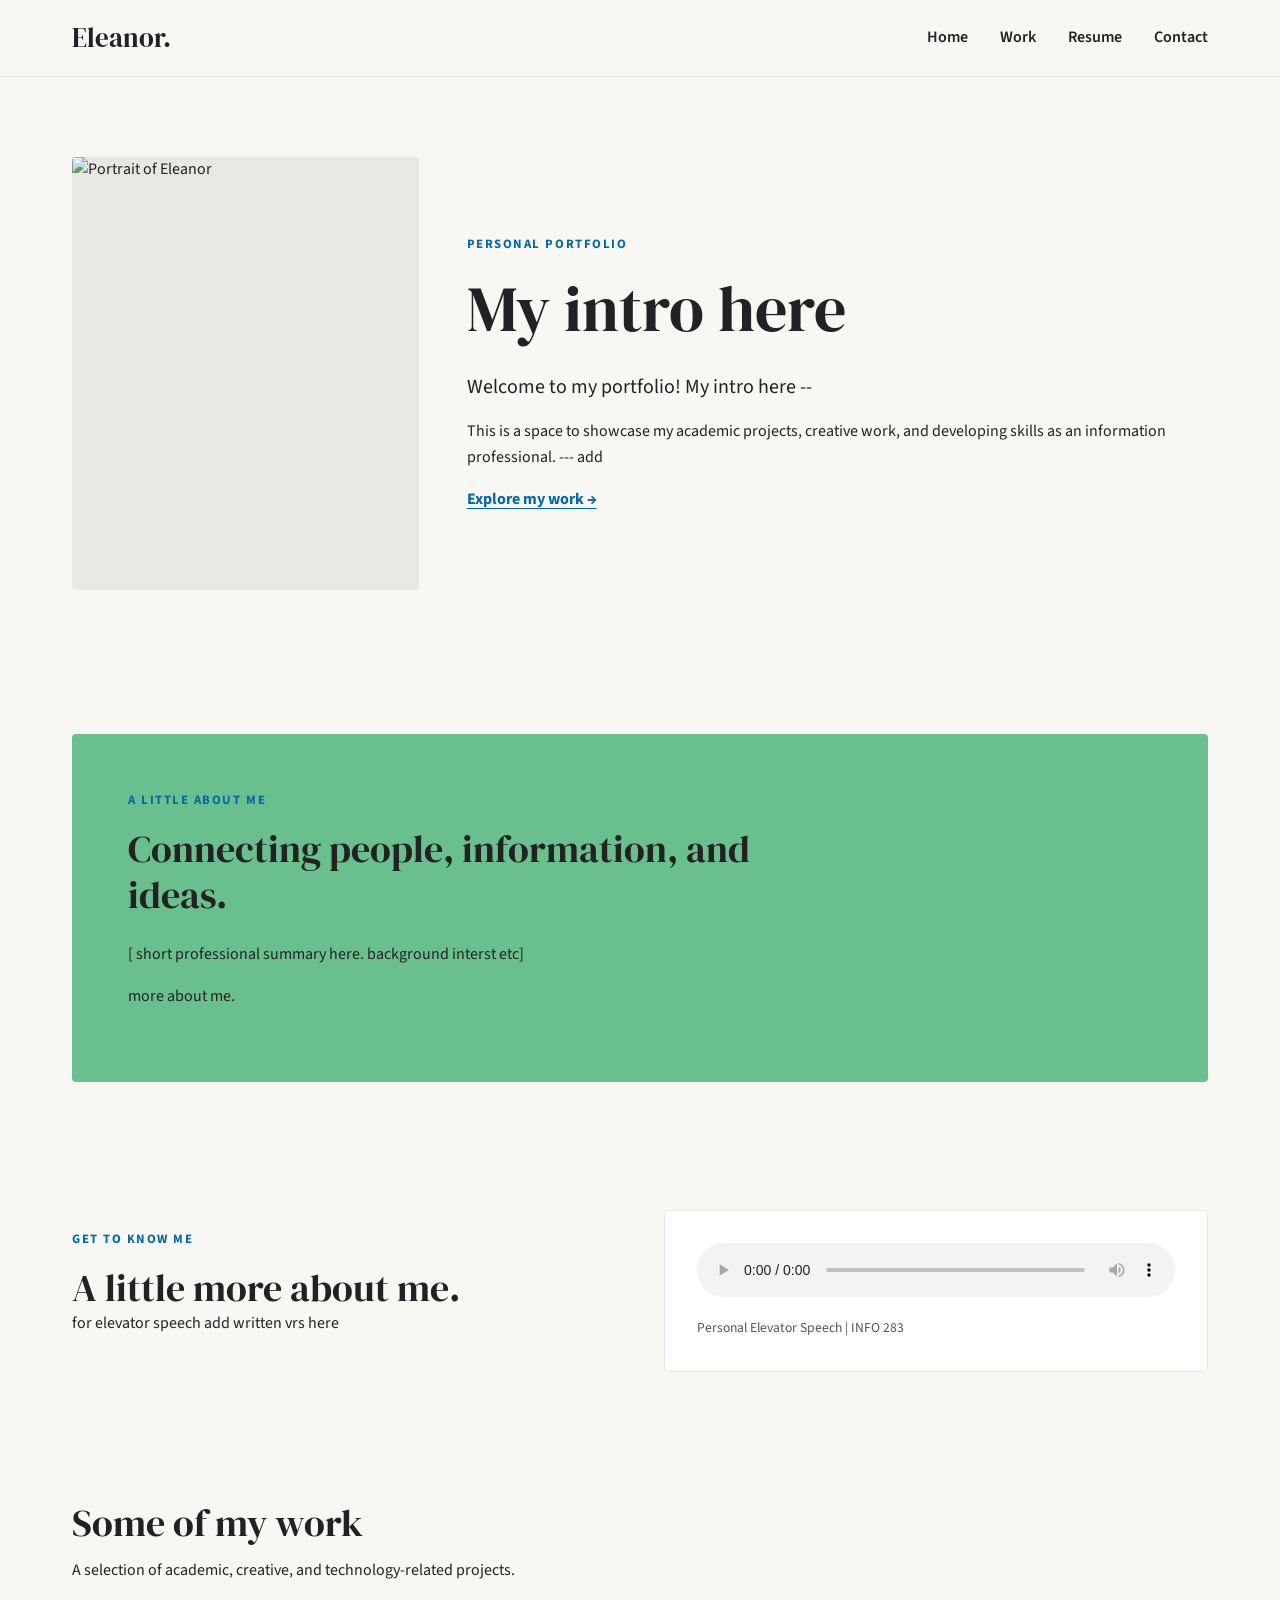
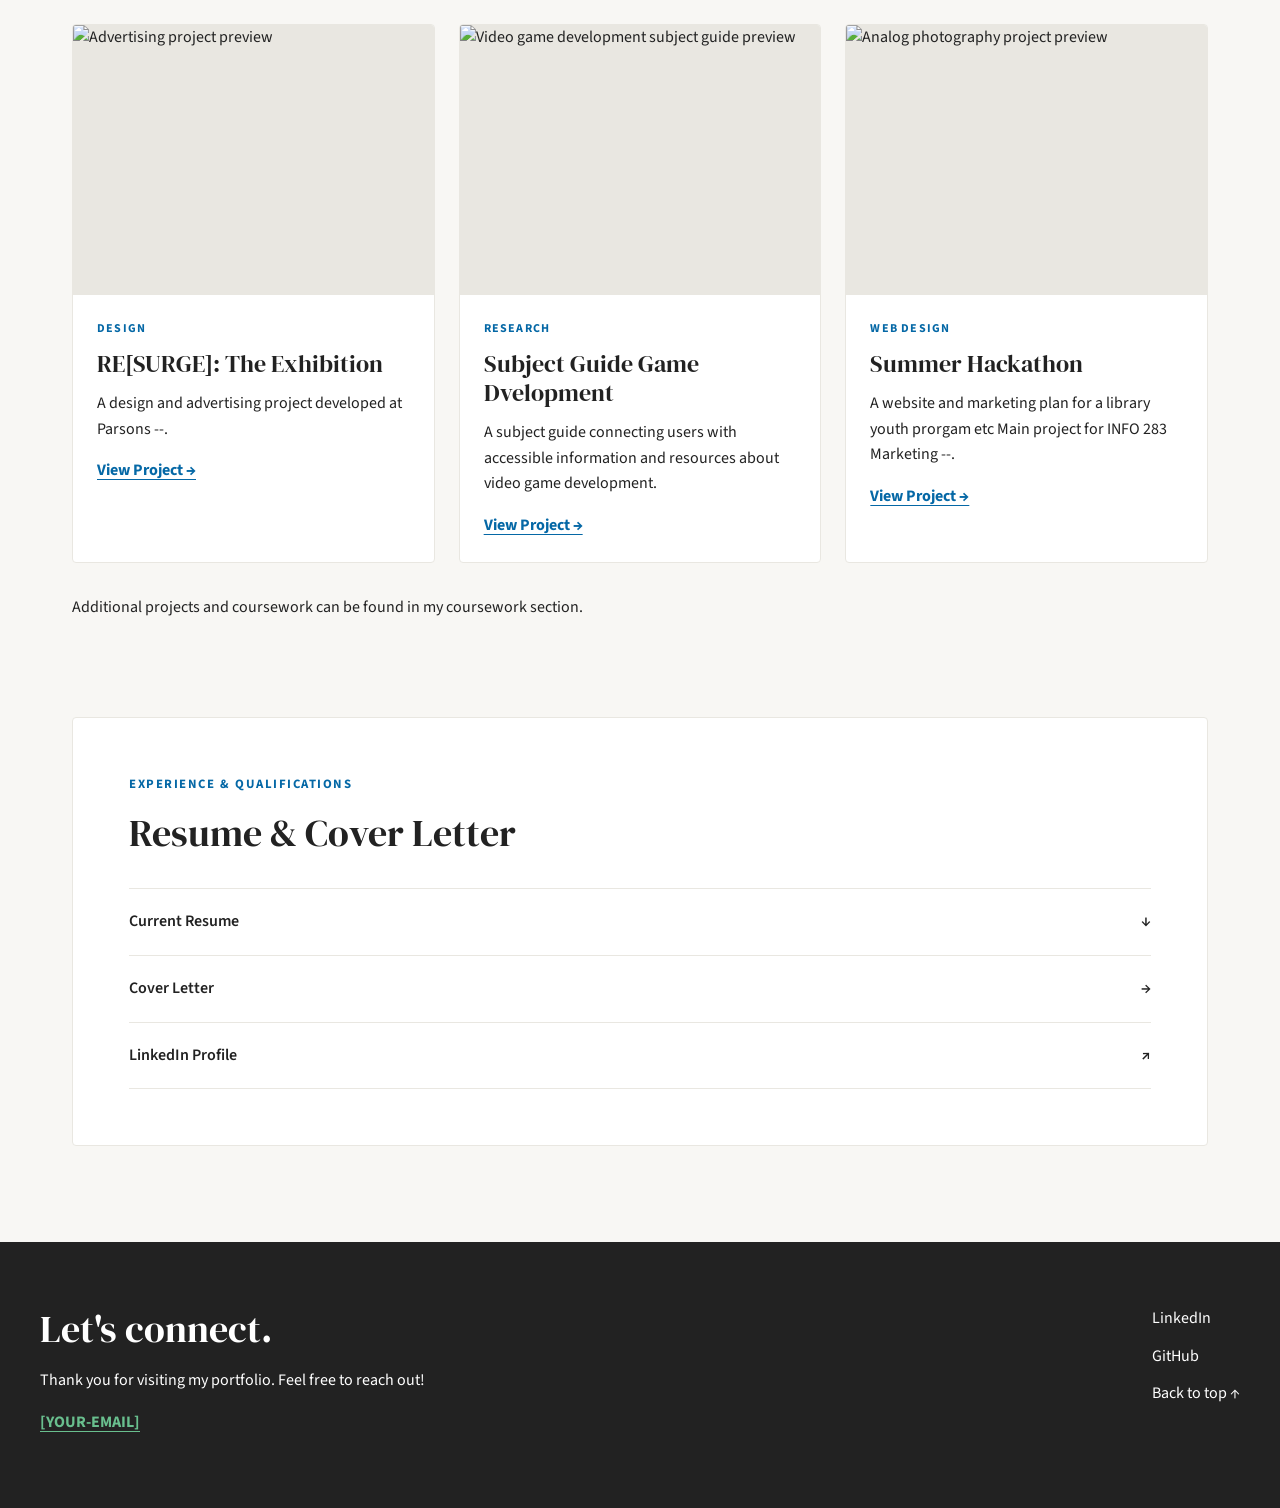
==== index.html @ 2dd91478 "Update index.html" ====
<!DOCTYPE html>
<html lang="en">
<head>
    <meta charset="UTF-8">
    <meta name="viewport" content="width=device-width, initial-scale=1.0">

    <meta name="description" content="Eleanor's personal and professional portfolio.">
    <title>Eleanor | Portfolio</title>

    <link rel="stylesheet" href="index.css">

    <link rel="preconnect" href="https://fonts.googleapis.com">
    <link rel="preconnect" href="https://fonts.gstatic.com" crossorigin>

    <link href="https://fonts.googleapis.com/css2?family=DM+Serif+Display&family=Source+Sans+3:wght@400;500;600;700&display=swap"
          rel="stylesheet">
</head>

<body>

    <!-- Navigation -->
    <header class="site-header">
        <nav class="navbar" aria-label="Main navigation">

            <a class="site-name" href="#home">Eleanor.</a>

            <ul class="nav-links">
                <li><a href="index.html">Home</a></li>
                <li><a href="work.html">Work</a></li>
                <li><a href="resume.html">Resume</a></li>
                <li><a href="contact.html">Contact</a></li>
            </ul>

        </nav>
    </header>


    <main id="home">

        <!-- Intro -->
        <section class="hero">

            <div class="hero-image">
                <!-- My pic or something -->
                <img src="images/eleanor.jpg"
                     alt="Portrait of Eleanor">
            </div>

            <div class="hero-content">

                <p class="eyebrow">PERSONAL PORTFOLIO</p>

                <h1>My intro here</h1>

                <p class="hero-description">
                    Welcome to my portfolio! My intro here --
                </p>

                <p>
                    This is a space to showcase my academic projects,
                    creative work, and developing skills as an
                    information professional. --- add
                </p>

                <a class="text-link" href="#work">
                    Explore my work &rarr;
                </a>

            </div>

        </section>


        <!-- Professional Summary -->
        <section class="summary">

            <p class="eyebrow">A LITTLE ABOUT ME</p>

            <h2>Connecting people, information, and ideas.</h2>

            <p>
                [ short professional summary here. background interst etc]
            </p>

            <p>
                more about me.
            </p>

        </section>


        <!-- Personal Elevator Speech -->
        <section class="elevator-speech">

            <div class="speech-text">
                <p class="eyebrow">GET TO KNOW ME</p>
                <h2>A little more about me.</h2>

                <p>
                    for elevator speech add written vrs here
                </p>
            </div>

            <div class="audio-player">

                <!-- Replace with your personal elevator speech -->
                <audio controls>
                    <source src="media/personal-elevator-speech.mp3"
                            type="audio/mpeg">
                    Your browser does not support audio playback.
                </audio>

                <p class="small-text">
                    Personal Elevator Speech | INFO 283
                </p>

            </div>

        </section>


        <!-- Best work -->
        <section class="work-section" id="work">

            <div class="section-heading">
            <!--    <p class="eyebrow">SELECTED WORK</p> -->
                <h2>Some of my work</h2>
                <p>
                    A selection of academic, creative, and
                    technology-related projects.
                </p>
            </div>


            <div class="project-grid">

                <!-- Project 1 -->
                <article class="project-card">

                    <img src="images/advertising-project.jpg"
                         alt="Advertising project preview">

                    <div class="project-content">

                        <p class="project-category">DESIGN</p>

                        <h3>RE[SURGE]: The Exhibition</h3>

                        <p>
                            A design and advertising project
                            developed at Parsons --.
                        </p>

                        <a href="projects/advertising.html"
                           class="text-link">
                            View Project &rarr;
                        </a>

                    </div>

                </article>


                <!-- Project 2 -->
                <article class="project-card">

                    <img src="images/subject-guide.jpg"
                         alt="Video game development subject guide preview">

                    <div class="project-content">

                        <p class="project-category">RESEARCH</p>

                        <h3>Subject Guide Game Dvelopment</h3>

                        <p>
                            A subject guide connecting users with
                            accessible information and resources about video
                            game development.
                        </p>

                        <a href="projects/subject-guide.html"
                           class="text-link">
                            View Project &rarr;
                        </a>

                    </div>

                </article>


                <!-- Project 3 -->
                <article class="project-card">

                    <img src="images/photography.jpg"
                         alt="Analog photography project preview">

                    <div class="project-content">

                        <p class="project-category">WEB DESIGN</p>

                        <h3>Summer Hackathon</h3>

                        <p>
                            A website and marketing plan for a library youth prorgam 
                            etc Main project for INFO 283 Marketing --.
                        </p>

                        <a href="projects/photography.html"
                           class="text-link">
                            View Project &rarr;
                        </a>

                    </div>

                </article>

            </div>

            <p class="additional-work">
                Additional projects and coursework can be found
                in my <a href="#coursework">coursework section</a>.
            </p>

        </section>


        <!-- INFO 283 Coursework 
        <section class="coursework" id="coursework">

            <div class="section-heading">
                <p class="eyebrow">INFO 283</p>
                <h2>Library Marketing Coursework</h2>

                <p>
                    Selected materials developed as part of my
                    library marketing coursework.
                </p>
            </div>


            <div class="coursework-grid">

                <article class="course-item">
                    <h3>Press Release</h3>

                    <p>
                        A press release developed for a library
                        marketing assignment.
                    </p>

                    <a href="documents/press-release.pdf"
                       class="text-link">
                        View Press Release &rarr;
                    </a>
                </article>


                <article class="course-item">
                    <h3>Organizational Elevator Speech</h3>

                    <p>
                        A recorded elevator speech introducing
                        and promoting an organization.
                    </p>

                    <a href="media/organizational-elevator-speech.mp4"
                       class="text-link">
                        Watch Recording &rarr;
                    </a>
                </article>


                <article class="course-item">
                    <h3>Pinterest Boards</h3>

                    <p>
                        A collection of visual research and
                        inspiration organized by course topic.
                    </p>

                    <a href="[YOUR-PINTEREST-URL]"
                       class="text-link">
                        Explore Pinterest &rarr;
                    </a>
                </article>


                <article class="course-item upcoming">

                    <p class="project-category">COMING SOON</p>

                    <h3>Team Marketing Project</h3>

                    <p>
                        Team project materials and marketing
                        presentation will be added at the end
                        of the semester.
                    </p> 

                </article> 

            </div>

        </section> -->


        <!-- Resume and Cover Letter -->
        <section class="resume-section" id="resume">

            <p class="eyebrow">EXPERIENCE & QUALIFICATIONS</p>

            <h2>Resume & Cover Letter</h2>

            <div class="document-links">

                <a href="documents/eleanor-resume.pdf"
                   class="document-link"
                   target="_blank">
                    <span>Current Resume</span>
                    <span>&darr;</span>
                </a>

                <a href="documents/cover-letter.pdf"
                   class="document-link"
                   target="_blank">
                    <span> Cover Letter</span>
                    <span>&rarr;</span>
                </a>

                <a href="[YOUR-LINKEDIN-URL]"
                   class="document-link"
                   target="_blank"
                   rel="noopener noreferrer">
                    <span>LinkedIn Profile</span>
                    <span>&nearr;</span>
                </a>

            </div>

        </section>


    </main>


    <!-- Footer / Contact -->
    <footer id="contact">

        <div class="footer-content">

            <div>
                <h2>Let's connect.</h2>

                <p>
                    Thank you for visiting my portfolio.
                    Feel free to reach out!
                </p>

                <a href="mailto:[YOUR-EMAIL]"
                   class="text-link">
                    [YOUR-EMAIL]
                </a>
            </div>


            <div class="footer-links">

                <a href="[YOUR-LINKEDIN-URL]"
                   target="_blank"
                   rel="noopener noreferrer">
                    LinkedIn
                </a>

                <a href="[YOUR-GITHUB-URL]"
                   target="_blank"
                   rel="noopener noreferrer">
                    GitHub
                </a>

                <a href="#home">
                    Back to top &uarr;
                </a>

            </div>

        </div>


    </footer>

</body>
</html>
---- index.css ----
:root {
    --background: #F8F7F4;
    --text: #222222;
    --blue: #0568A6;
    --green: #69BF8E;
    --coral: #F24C3D;
    --white: #FFFFFF;
    --light-gray: #E9E7E1;

    --heading-font: 'DM Serif Display', serif;
    --body-font: 'Source Sans 3', sans-serif;
}

* {
    box-sizing: border-box;
    margin: 0;
    padding: 0;
}

html {
    scroll-behavior: smooth;
    scroll-padding-top: 90px;
}

body {
    background: var(--background);
    color: var(--text);
    font-family: var(--body-font);
    line-height: 1.6;
}

img {
    display: block;
    width: 100%;
    height: auto;
}

a {
    color: inherit;
    text-decoration: none;
}

h1, h2, h3 {
    font-family: var(--heading-font);
    font-weight: 400;
    line-height: 1.2;
}

h1 {
    font-size: clamp(2.5rem, 5vw, 4.5rem);
}

h2 {
    font-size: clamp(2rem, 3vw, 3rem);
}

h3 {
    font-size: 1.5rem;
}

p {
    margin-bottom: 1rem;
}


/* nav */

.site-header {
    position: sticky;
    top: 0;
    z-index: 100;
    background: var(--background);
    border-bottom: 1px solid var(--light-gray);
}

.navbar {
    max-width: 1200px;
    margin: 0 auto;
    padding: 1rem 2rem;

    display: flex;
    justify-content: space-between;
    align-items: center;
}

.site-name {
    font-family: var(--heading-font);
    font-size: 1.7rem;
}

.nav-links {
    display: flex;
    align-items: center;
    gap: 2rem;
    list-style: none;
}

.nav-links a {
    font-weight: 600;
    transition: color 0.2s ease;
}

.nav-links a:hover {
    color: var(--blue);
}


/* main grid */

main {
    max-width: 1200px;
    margin: 0 auto;
    padding: 0 2rem;
}

section {
    margin-bottom: 6rem;
}


/* intro */

.hero {
    display: grid;
    grid-template-columns: repeat(3, 1fr);
    gap: 3rem;
    align-items: center;

    padding: 5rem 0 3rem;
}

.hero-image {
    grid-column: span 1;
}

.hero-image img {
    width: 100%;
    aspect-ratio: 4 / 5;
    object-fit: cover;
    border-radius: 4px;
    background: var(--light-gray);
}

.hero-content {
    grid-column: span 2;
}

.hero-description {
    font-size: 1.25rem;
    margin-top: 1.5rem;
}

.eyebrow {
    color: var(--blue);
    font-size: 0.8rem;
    font-weight: 700;
    letter-spacing: 0.12em;
    margin-bottom: 1rem;
}


/* professional sum */

.summary {
    grid-column: 1 / -1;
    padding: 3.5rem;
    background: var(--green);
    border-radius: 4px;
}

.summary h2 {
    max-width: 700px;
    margin-bottom: 1.5rem;
}

.summary p {
    max-width: 750px;
}


/* elevator speech */

.elevator-speech {
    display: grid;
    grid-template-columns: 1fr 1fr;
    gap: 3rem;
    align-items: center;

    padding: 2rem 0;
}

.audio-player {
    padding: 2rem;
    background: var(--white);
    border: 1px solid var(--light-gray);
    border-radius: 4px;
}

.audio-player audio {
    width: 100%;
}

.small-text {
    color: #555555;
    font-size: 0.85rem;
    margin: 0.75rem 0 0;
}


/* best work */

.section-heading {
    margin-bottom: 2.5rem;
}

.section-heading h2 {
    margin-bottom: 0.75rem;
}

.project-grid {
    display: grid;
    grid-template-columns: repeat(3, 1fr);
    gap: 1.5rem;
}

.project-card {
    background: var(--white);
    border: 1px solid var(--light-gray);
    border-radius: 4px;
    overflow: hidden;

    transition: transform 0.2s ease,
                box-shadow 0.2s ease;
}

.project-card:hover {
    transform: translateY(-4px);
    box-shadow: 0 8px 20px rgba(0, 0, 0, 0.07);
}

.project-card img {
    width: 100%;
    aspect-ratio: 4 / 3;
    object-fit: cover;
    background: var(--light-gray);
}

.project-content {
    padding: 1.5rem;
}

.project-category {
    color: var(--blue);
    font-size: 0.75rem;
    font-weight: 700;
    letter-spacing: 0.1em;
    margin-bottom: 0.75rem;
}

.project-content h3 {
    margin-bottom: 0.75rem;
}

.text-link {
    display: inline-block;
    color: var(--blue);
    font-weight: 700;
    text-decoration: underline;
    text-underline-offset: 4px;
}

.text-link:hover {
    color: #034B79;
}

.additional-work {
    margin-top: 2rem;
}


/* maybe use */

.coursework {
    padding: 3rem 0;
}

.coursework-grid {
    display: grid;
    grid-template-columns: repeat(2, 1fr);
    gap: 1.5rem;
}

.course-item {
    padding: 2rem;
    background: var(--white);
    border: 1px solid var(--light-gray);
    border-radius: 4px;
}

.course-item h3 {
    margin-bottom: 0.75rem;
}

.upcoming {
    border: 1px dashed #999999;
    background: transparent;
}


/* resume */

.resume-section {
    padding: 3.5rem;
    background: var(--white);
    border: 1px solid var(--light-gray);
    border-radius: 4px;
}

.resume-section h2 {
    margin-bottom: 1rem;
}

.document-links {
    margin-top: 2rem;
    border-top: 1px solid var(--light-gray);
}

.document-link {
    display: flex;
    justify-content: space-between;
    align-items: center;

    padding: 1.25rem 0;
    border-bottom: 1px solid var(--light-gray);

    font-weight: 600;
    transition: color 0.2s ease;
}

.document-link:hover {
    color: var(--blue);
}


/* footer */

footer {
    background: var(--text);
    color: var(--white);
    padding: 4rem 2rem 1.5rem;
}

.footer-content {
    max-width: 1200px;
    margin: 0 auto 3rem;

    display: flex;
    justify-content: space-between;
    gap: 2rem;
}

.footer-content h2 {
    margin-bottom: 1rem;
}

.footer-links {
    display: flex;
    flex-direction: column;
    gap: 0.75rem;
}

.footer-links a:hover {
    color: var(--green);
}

footer .text-link {
    color: var(--green);
}

.copyright {
    max-width: 1200px;
    margin: 0 auto;
    padding-top: 1.5rem;
    border-top: 1px solid #555555;

    color: #CCCCCC;
    font-size: 0.85rem;
}

.copyright p {
    margin: 0;
}


/* media query */

@media (max-width: 768px) {

    .hero {
        gap: 2rem;
    }

    .project-grid {
        grid-template-columns: repeat(2, 1fr);
    }

    .elevator-speech {
        grid-template-columns: 1fr;
    }

}

@media (max-width: 550px) {

    .navbar {
        flex-direction: column;
        gap: 0.75rem;
        padding: 1rem;
    }

    .nav-links {
        gap: 1.2rem;
        font-size: 0.9rem;
    }

    main {
        padding: 0 1.25rem;
    }

    section {
        margin-bottom: 4rem;
    }

    .hero {
        grid-template-columns: 1fr;
        padding-top: 2.5rem;
        gap: 1.5rem;
    }

    .hero-image {
        max-width: 280px;
    }

    .hero-content {
        grid-column: 1;
    }

    .summary {
        padding: 2rem;
    }

    .project-grid,
    .coursework-grid {
        grid-template-columns: 1fr;
    }

    .resume-section {
        padding: 2rem;
    }

    .footer-content {
        flex-direction: column;
    }

}


/* accessability */

a:focus-visible,
audio:focus-visible {
    outline: 3px solid var(--blue);
    outline-offset: 4px;
}

@media (prefers-reduced-motion: reduce) {

    html {
        scroll-behavior: auto;
    }

    *,
    *::before,
    *::after {
        transition-duration: 0.01ms !important;
    }

}


/* resume page */

.resume-content {
    display: flex;
    flex-direction: column;
    gap: 3rem;

    max-width: 850px;
    margin: 0 auto;
}

.resume-block {
    width: 100%;
}

.resume-block h2 {
    font-size: 1.8rem;
    margin-bottom: 1.5rem;
    padding-bottom: 0.75rem;
    border-bottom: 2px solid var(--green);
}

.resume-entry {
    margin-bottom: 2rem;
}

.resume-entry:last-child {
    margin-bottom: 0;
}

.resume-entry h3 {
    font-size: 1.25rem;
    margin-bottom: 0.25rem;
}

.resume-meta {
    color: #666666;
    font-size: 0.9rem;
    margin-bottom: 0.5rem;
}

.resume-entry p {
    margin-bottom: 0.5rem;
}

.resume-entry ul {
    padding-left: 1.25rem;
    margin-top: 0.75rem;
}

.resume-entry li {
    margin-bottom: 0.5rem;
    padding-left: 0.25rem;
}

/* Skills */

.resume-block p {
    margin-bottom: 1rem;
}

/* Cover Letter */

.cover-letter-link {
    max-width: 850px;
    margin: 5rem auto;
    padding: 3rem;

    background: var(--green);
    border-radius: 4px;
}

.cover-letter-link h2 {
    margin-bottom: 1rem;
}

/* media query for resume */

@media (max-width: 550px) {
    .resume-page {
        padding: 0 1.25rem;
    }

    .resume-content {
        gap: 2.5rem;
    }

    .cover-letter-link {
        padding: 2rem;
        margin: 3rem auto;
    }
}
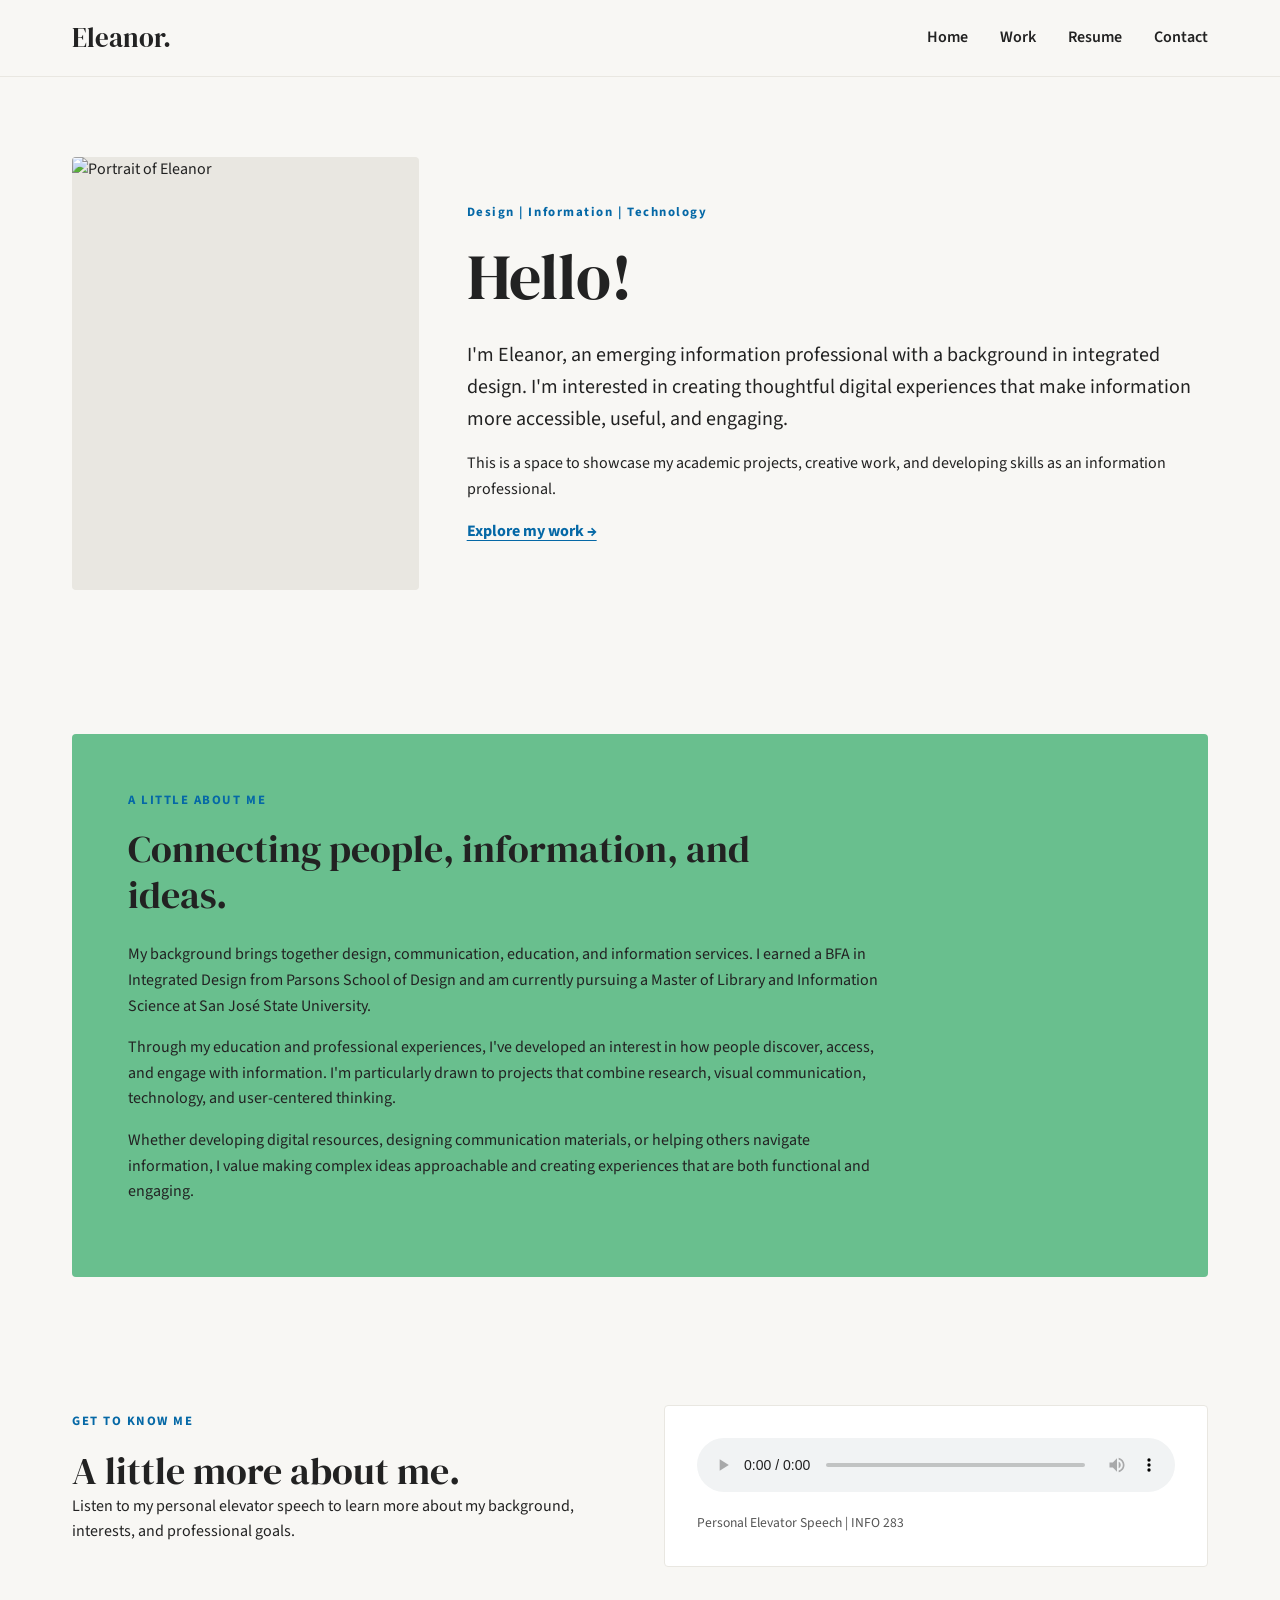
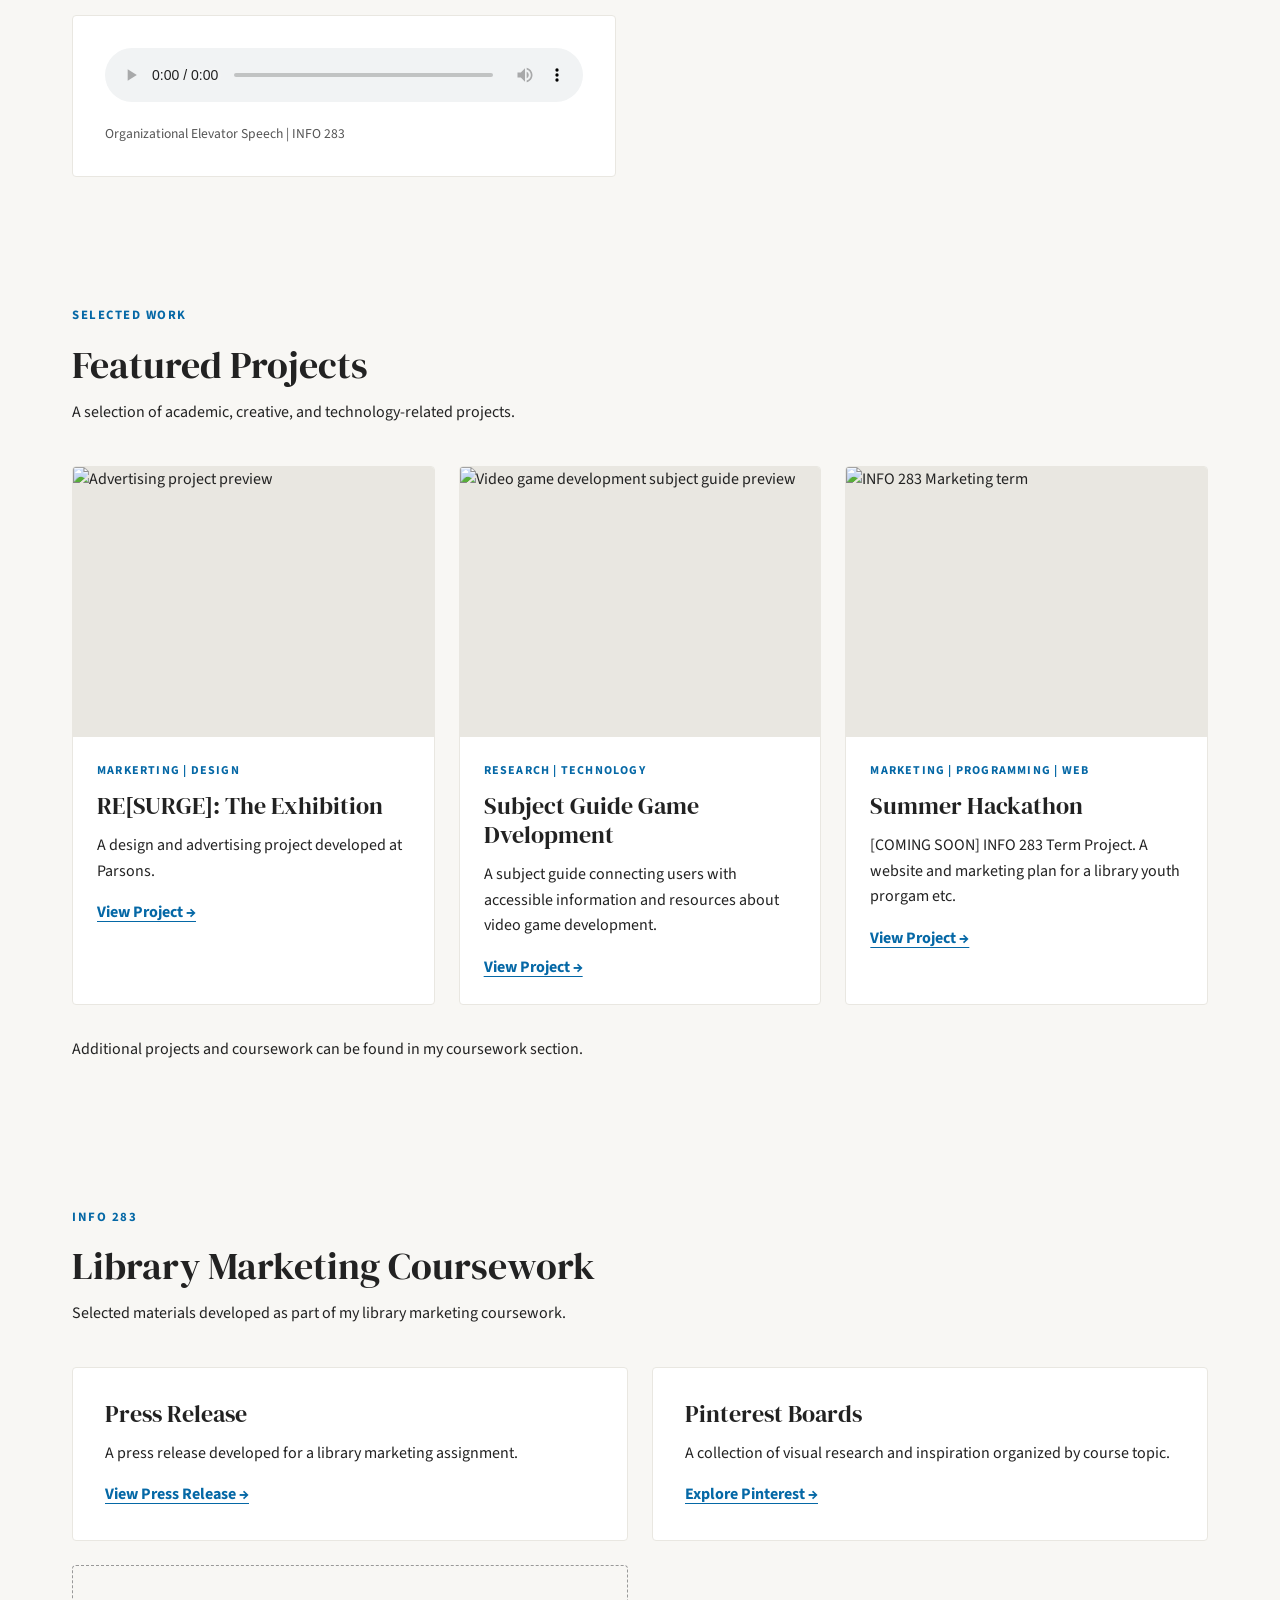
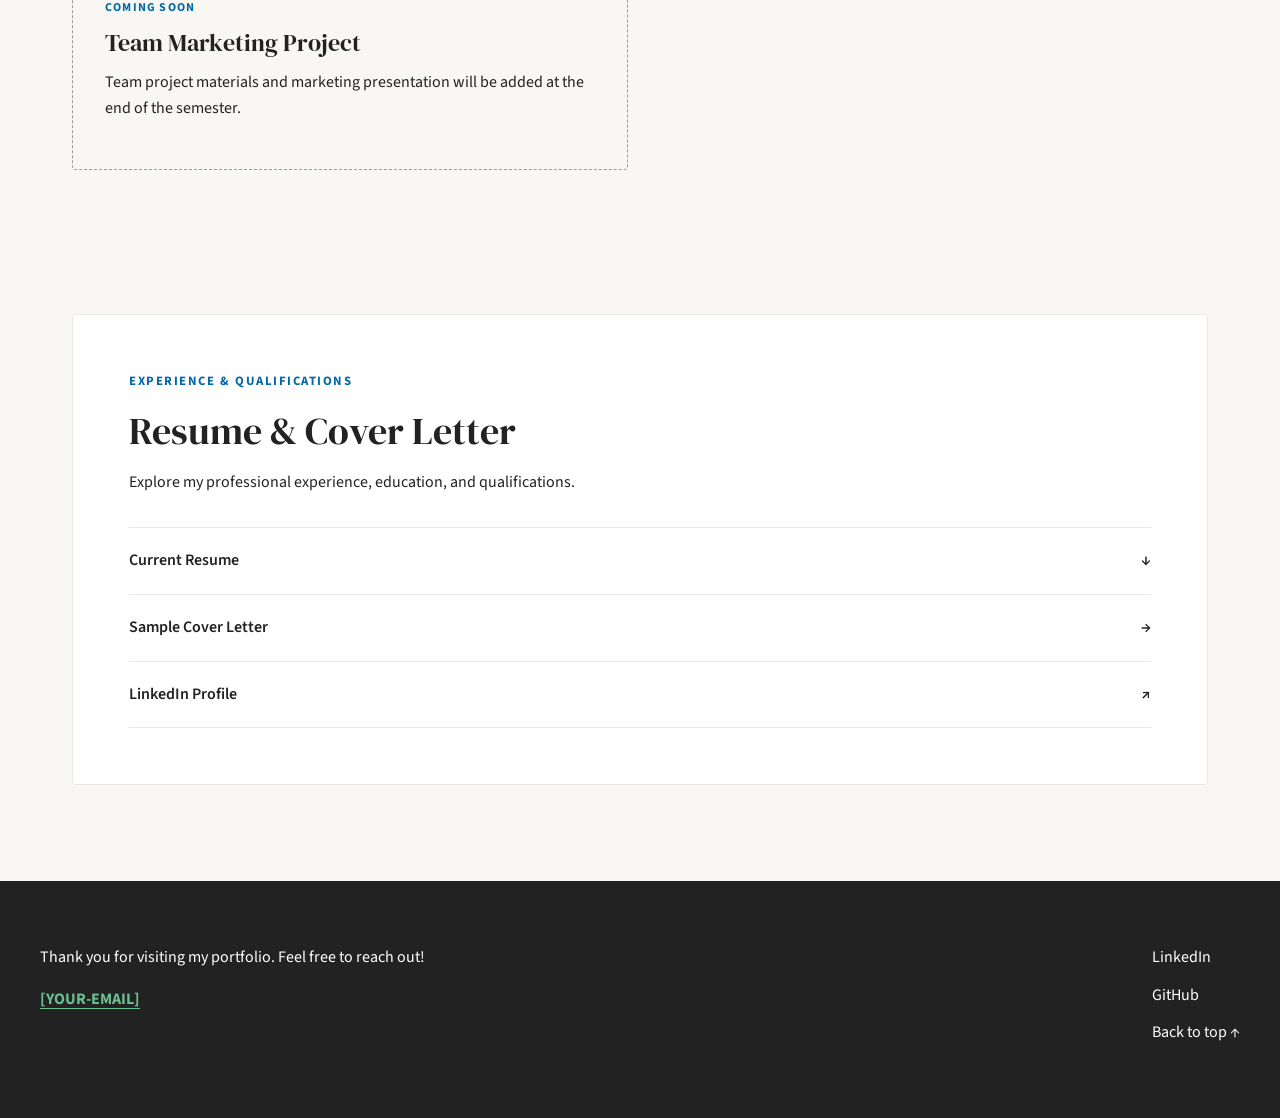
==== commit 73c4591d: "Update index.html" ====
--- a/index.html
+++ b/index.html
@@ -1,393 +1,271 @@
-<!DOCTYPE html>
+<!doctype html>
 <html lang="en">
-<head>
-    <meta charset="UTF-8">
-    <meta name="viewport" content="width=device-width, initial-scale=1.0">
-
-    <meta name="description" content="Eleanor's personal and professional portfolio.">
+  <head>
+    <meta charset="UTF-8" />
+    <meta name="viewport" content="width=device-width, initial-scale=1.0" />
+
+    <meta name="description" content="Eleanor's personal and professional portfolio." />
     <title>Eleanor | Portfolio</title>
 
-    <link rel="stylesheet" href="index.css">
-
-    <link rel="preconnect" href="https://fonts.googleapis.com">
-    <link rel="preconnect" href="https://fonts.gstatic.com" crossorigin>
-
-    <link href="https://fonts.googleapis.com/css2?family=DM+Serif+Display&family=Source+Sans+3:wght@400;500;600;700&display=swap"
-          rel="stylesheet">
-</head>
-
-<body>
-
+    <link rel="stylesheet" href="index.css" />
+
+    <link rel="preconnect" href="https://fonts.googleapis.com" />
+    <link rel="preconnect" href="https://fonts.gstatic.com" crossorigin />
+
+    <link
+      href="https://fonts.googleapis.com/css2?family=DM+Serif+Display&family=Source+Sans+3:wght@400;500;600;700&display=swap"
+      rel="stylesheet"
+    />
+  </head>
+
+  <body>
     <!-- Navigation -->
     <header class="site-header">
-        <nav class="navbar" aria-label="Main navigation">
-
-            <a class="site-name" href="#home">Eleanor.</a>
-
-            <ul class="nav-links">
-                <li><a href="index.html">Home</a></li>
-                <li><a href="work.html">Work</a></li>
-                <li><a href="resume.html">Resume</a></li>
-                <li><a href="contact.html">Contact</a></li>
-            </ul>
-
-        </nav>
+      <nav class="navbar" aria-label="Main navigation">
+        <a class="site-name" href="#home">Eleanor.</a>
+
+        <ul class="nav-links">
+          <li><a href="#home">Home</a></li>
+          <li><a href="#work">Work</a></li>
+          <li><a href="#resume">Resume</a></li>
+          <li><a href="#contact">Contact</a></li>
+        </ul>
+      </nav>
     </header>
 
-
     <main id="home">
-
-        <!-- Intro -->
-        <section class="hero">
-
-            <div class="hero-image">
-                <!-- My pic or something -->
-                <img src="images/eleanor.jpg"
-                     alt="Portrait of Eleanor">
+      <!-- Intro -->
+      <section class="hero">
+        <div class="hero-image">
+          <!-- My pic or something -->
+          <img src="images/eleanor.jpg" alt="Portrait of Eleanor" />
+        </div>
+
+        <div class="hero-content">
+          <p class="eyebrow">Design | Information | Technology</p>
+
+          <h1>Hello!</h1>
+
+          <p class="hero-description">
+            I'm Eleanor, an emerging information professional with a background in integrated design. I'm interested in
+            creating thoughtful digital experiences that make information more accessible, useful, and engaging.
+          </p>
+
+          <p>
+            This is a space to showcase my academic projects, creative work, and developing skills as an information
+            professional.
+          </p>
+
+          <a class="text-link" href="#work"> Explore my work &rarr; </a>
+        </div>
+      </section>
+
+      <!-- Professional Summary -->
+      <section class="summary">
+        <p class="eyebrow">A LITTLE ABOUT ME</p>
+
+        <h2>Connecting people, information, and ideas.</h2>
+
+        <p>
+          My background brings together design, communication, education, and information services. I earned a BFA in
+          Integrated Design from Parsons School of Design and am currently pursuing a Master of Library and Information
+          Science at San José State University.
+        </p>
+        <p>
+          Through my education and professional experiences, I've developed an interest in how people discover, access,
+          and engage with information. I'm particularly drawn to projects that combine research, visual communication,
+          technology, and user-centered thinking.
+        </p>
+        <p>
+          Whether developing digital resources, designing communication materials, or helping others navigate
+          information, I value making complex ideas approachable and creating experiences that are both functional and
+          engaging.
+        </p>
+      </section>
+
+      <!-- Personal Elevator Speech -->
+      <section class="elevator-speech">
+        <div class="speech-text">
+          <p class="eyebrow">GET TO KNOW ME</p>
+          <h2>A little more about me.</h2>
+
+          <p>
+            Listen to my personal elevator speech to learn more about my background, interests, and professional goals.
+          </p>
+        </div>
+
+        <div class="audio-player">
+          <!-- my audio here -->
+          <!-- Hi, I'm Eleanor. I have a background in integrated design from Parsons School of Design, and I'm currently pursuing my Master's in Library and Information Science at San José State University.
+
+          I'm interested in the intersection of design, technology, and information, particularly how we can use these fields to make information more accessible and engaging. My experience includes visual communication, digital content, web development, research, and educational support.
+
+          I'm interested in opportunities where I can combine creative problem-solving with information services and technology to develop useful resources and meaningful experiences for people. -->
+          <audio controls>
+            <source src="media/personal-elevator-speech.mp3" type="audio/mpeg" />
+            Your browser does not support audio playback.
+          </audio>
+
+          <p class="small-text">Personal Elevator Speech | INFO 283</p>
+        </div>
+        <div class="audio-player">
+          <!-- my audio here -->
+          <!-- Libraries are more than places to find books. They are spaces for discovery, learning, creativity, and connection.
+
+          Through accessible resources, educational programming, and digital services, libraries help people develop skills, explore new interests, and navigate an increasingly complex information landscape.
+
+          Our goal is to connect people with the information, tools, and opportunities they need while creating welcoming environments that encourage curiosity, lifelong learning, and community engagement.-->
+          <audio controls>
+            <source src="media/org-elevator-speech.mp3" type="audio/mpeg" />
+            Your browser does not support audio playback.
+          </audio>
+
+          <p class="small-text">Organizational Elevator Speech | INFO 283</p>
+        </div>
+      </section>
+
+      <!-- Featured Projects -->
+      <section class="work-section" id="work">
+        <div class="section-heading">
+          <p class="eyebrow">SELECTED WORK</p>
+          <h2>Featured Projects</h2>
+          <p>A selection of academic, creative, and technology-related projects.</p>
+        </div>
+
+        <div class="project-grid">
+          <!-- Project 1 -->
+          <article class="project-card">
+            <img src="images/advertising-project.jpg" alt="Advertising project preview" />
+
+            <div class="project-content">
+              <p class="project-category">MARKERTING | DESIGN</p>
+
+              <h3>RE[SURGE]: The Exhibition</h3>
+
+              <p>A design and advertising project developed at Parsons.</p>
+
+              <a href="projects/advertising.html" class="text-link"> View Project &rarr; </a>
             </div>
-
-            <div class="hero-content">
-
-                <p class="eyebrow">PERSONAL PORTFOLIO</p>
-
-                <h1>My intro here</h1>
-
-                <p class="hero-description">
-                    Welcome to my portfolio! My intro here --
-                </p>
-
-                <p>
-                    This is a space to showcase my academic projects,
-                    creative work, and developing skills as an
-                    information professional. --- add
-                </p>
-
-                <a class="text-link" href="#work">
-                    Explore my work &rarr;
-                </a>
-
+          </article>
+
+          <!-- Project 2 -->
+          <article class="project-card">
+            <img src="images/subject-guide.jpg" alt="Video game development subject guide preview" />
+
+            <div class="project-content">
+              <p class="project-category">RESEARCH | TECHNOLOGY </p>
+
+              <h3>Subject Guide Game Dvelopment</h3>
+
+              <p>
+                A subject guide connecting users with accessible information and resources about video game development.
+              </p>
+
+              <a href="projects/subject-guide.html" class="text-link"> View Project &rarr; </a>
             </div>
-
-        </section>
-
-
-        <!-- Professional Summary -->
-        <section class="summary">
-
-            <p class="eyebrow">A LITTLE ABOUT ME</p>
-
-            <h2>Connecting people, information, and ideas.</h2>
-
-            <p>
-                [ short professional summary here. background interst etc]
-            </p>
-
-            <p>
-                more about me.
-            </p>
-
-        </section>
-
-
-        <!-- Personal Elevator Speech -->
-        <section class="elevator-speech">
-
-            <div class="speech-text">
-                <p class="eyebrow">GET TO KNOW ME</p>
-                <h2>A little more about me.</h2>
-
-                <p>
-                    for elevator speech add written vrs here
-                </p>
+          </article>
+
+          <!-- Project 3 -->
+          <article class="project-card">
+            <img src="images/marketing.jpg" alt="INFO 283 Marketing term" />
+
+            <div class="project-content">
+              <p class="project-category">MARKETING | PROGRAMMING | WEB </p>
+
+              <h3>Summer Hackathon</h3>
+
+              <p>[COMING SOON] INFO 283 Term Project. A website and marketing plan for a library youth prorgam etc.</p>
+
+              <a href="projects/term.html" class="text-link"> View Project &rarr; </a>
             </div>
-
-            <div class="audio-player">
-
-                <!-- Replace with your personal elevator speech -->
-                <audio controls>
-                    <source src="media/personal-elevator-speech.mp3"
-                            type="audio/mpeg">
-                    Your browser does not support audio playback.
-                </audio>
-
-                <p class="small-text">
-                    Personal Elevator Speech | INFO 283
-                </p>
-
-            </div>
-
-        </section>
-
-
-        <!-- Best work -->
-        <section class="work-section" id="work">
-
-            <div class="section-heading">
-            <!--    <p class="eyebrow">SELECTED WORK</p> -->
-                <h2>Some of my work</h2>
-                <p>
-                    A selection of academic, creative, and
-                    technology-related projects.
-                </p>
-            </div>
-
-
-            <div class="project-grid">
-
-                <!-- Project 1 -->
-                <article class="project-card">
-
-                    <img src="images/advertising-project.jpg"
-                         alt="Advertising project preview">
-
-                    <div class="project-content">
-
-                        <p class="project-category">DESIGN</p>
-
-                        <h3>RE[SURGE]: The Exhibition</h3>
-
-                        <p>
-                            A design and advertising project
-                            developed at Parsons --.
-                        </p>
-
-                        <a href="projects/advertising.html"
-                           class="text-link">
-                            View Project &rarr;
-                        </a>
-
-                    </div>
-
-                </article>
-
-
-                <!-- Project 2 -->
-                <article class="project-card">
-
-                    <img src="images/subject-guide.jpg"
-                         alt="Video game development subject guide preview">
-
-                    <div class="project-content">
-
-                        <p class="project-category">RESEARCH</p>
-
-                        <h3>Subject Guide Game Dvelopment</h3>
-
-                        <p>
-                            A subject guide connecting users with
-                            accessible information and resources about video
-                            game development.
-                        </p>
-
-                        <a href="projects/subject-guide.html"
-                           class="text-link">
-                            View Project &rarr;
-                        </a>
-
-                    </div>
-
-                </article>
-
-
-                <!-- Project 3 -->
-                <article class="project-card">
-
-                    <img src="images/photography.jpg"
-                         alt="Analog photography project preview">
-
-                    <div class="project-content">
-
-                        <p class="project-category">WEB DESIGN</p>
-
-                        <h3>Summer Hackathon</h3>
-
-                        <p>
-                            A website and marketing plan for a library youth prorgam 
-                            etc Main project for INFO 283 Marketing --.
-                        </p>
-
-                        <a href="projects/photography.html"
-                           class="text-link">
-                            View Project &rarr;
-                        </a>
-
-                    </div>
-
-                </article>
-
-            </div>
-
-            <p class="additional-work">
-                Additional projects and coursework can be found
-                in my <a href="#coursework">coursework section</a>.
-            </p>
-
-        </section>
-
-
-        <!-- INFO 283 Coursework 
-        <section class="coursework" id="coursework">
-
-            <div class="section-heading">
-                <p class="eyebrow">INFO 283</p>
-                <h2>Library Marketing Coursework</h2>
-
-                <p>
-                    Selected materials developed as part of my
-                    library marketing coursework.
-                </p>
-            </div>
-
-
-            <div class="coursework-grid">
-
-                <article class="course-item">
-                    <h3>Press Release</h3>
-
-                    <p>
-                        A press release developed for a library
-                        marketing assignment.
-                    </p>
-
-                    <a href="documents/press-release.pdf"
-                       class="text-link">
-                        View Press Release &rarr;
-                    </a>
-                </article>
-
-
-                <article class="course-item">
-                    <h3>Organizational Elevator Speech</h3>
-
-                    <p>
-                        A recorded elevator speech introducing
-                        and promoting an organization.
-                    </p>
-
-                    <a href="media/organizational-elevator-speech.mp4"
-                       class="text-link">
-                        Watch Recording &rarr;
-                    </a>
-                </article>
-
-
-                <article class="course-item">
-                    <h3>Pinterest Boards</h3>
-
-                    <p>
-                        A collection of visual research and
-                        inspiration organized by course topic.
-                    </p>
-
-                    <a href="[YOUR-PINTEREST-URL]"
-                       class="text-link">
-                        Explore Pinterest &rarr;
-                    </a>
-                </article>
-
-
-                <article class="course-item upcoming">
-
-                    <p class="project-category">COMING SOON</p>
-
-                    <h3>Team Marketing Project</h3>
-
-                    <p>
-                        Team project materials and marketing
-                        presentation will be added at the end
-                        of the semester.
-                    </p> 
-
-                </article> 
-
-            </div>
-
-        </section> -->
-
-
-        <!-- Resume and Cover Letter -->
-        <section class="resume-section" id="resume">
-
-            <p class="eyebrow">EXPERIENCE & QUALIFICATIONS</p>
-
-            <h2>Resume & Cover Letter</h2>
-
-            <div class="document-links">
-
-                <a href="documents/eleanor-resume.pdf"
-                   class="document-link"
-                   target="_blank">
-                    <span>Current Resume</span>
-                    <span>&darr;</span>
-                </a>
-
-                <a href="documents/cover-letter.pdf"
-                   class="document-link"
-                   target="_blank">
-                    <span> Cover Letter</span>
-                    <span>&rarr;</span>
-                </a>
-
-                <a href="[YOUR-LINKEDIN-URL]"
-                   class="document-link"
-                   target="_blank"
-                   rel="noopener noreferrer">
-                    <span>LinkedIn Profile</span>
-                    <span>&nearr;</span>
-                </a>
-
-            </div>
-
-        </section>
-
-
+          </article>
+        </div>
+
+        <p class="additional-work">
+          Additional projects and coursework can be found in my <a href="#coursework">coursework section</a>.
+        </p>
+      </section>
+
+      <!-- INFO 283 Coursework -->
+      <section class="coursework" id="coursework">
+        <div class="section-heading">
+          <p class="eyebrow">INFO 283</p>
+          <h2>Library Marketing Coursework</h2>
+
+          <p>Selected materials developed as part of my library marketing coursework.</p>
+        </div>
+
+        <div class="coursework-grid">
+          <article class="course-item">
+            <h3>Press Release</h3>
+
+            <p>A press release developed for a library marketing assignment.</p>
+
+            <a href="documents/press-release.pdf" class="text-link"> View Press Release &rarr; </a>
+          </article>
+
+          <article class="course-item">
+            <h3>Pinterest Boards</h3>
+
+            <p>A collection of visual research and inspiration organized by course topic.</p>
+
+            <a href="[YOUR-PINTEREST-URL]" class="text-link"> Explore Pinterest &rarr; </a>
+          </article>
+
+          <article class="course-item upcoming">
+            <p class="project-category">COMING SOON</p>
+
+            <h3>Team Marketing Project</h3>
+
+            <p>Team project materials and marketing presentation will be added at the end of the semester.</p>
+          </article>
+        </div>
+      </section>
+
+      <!-- Resume and Cover Letter -->
+      <section class="resume-section" id="resume">
+        <p class="eyebrow">EXPERIENCE & QUALIFICATIONS</p>
+
+        <h2>Resume & Cover Letter</h2>
+
+        <p>Explore my professional experience, education, and qualifications.</p>
+
+        <div class="document-links">
+          <a href="documents/eleanor-resume.pdf" class="document-link" target="_blank">
+            <span>Current Resume</span>
+            <span>&darr;</span>
+          </a>
+
+          <a href="documents/cover-letter.pdf" class="document-link" target="_blank">
+            <span>Sample Cover Letter</span>
+            <span>&rarr;</span>
+          </a>
+
+          <a href="[YOUR-LINKEDIN-URL]" class="document-link" target="_blank" rel="noopener noreferrer">
+            <span>LinkedIn Profile</span>
+            <span>&nearr;</span>
+          </a>
+        </div>
+      </section>
     </main>
-
 
     <!-- Footer / Contact -->
     <footer id="contact">
-
-        <div class="footer-content">
-
-            <div>
-                <h2>Let's connect.</h2>
-
-                <p>
-                    Thank you for visiting my portfolio.
-                    Feel free to reach out!
-                </p>
-
-                <a href="mailto:[YOUR-EMAIL]"
-                   class="text-link">
-                    [YOUR-EMAIL]
-                </a>
-            </div>
-
-
-            <div class="footer-links">
-
-                <a href="[YOUR-LINKEDIN-URL]"
-                   target="_blank"
-                   rel="noopener noreferrer">
-                    LinkedIn
-                </a>
-
-                <a href="[YOUR-GITHUB-URL]"
-                   target="_blank"
-                   rel="noopener noreferrer">
-                    GitHub
-                </a>
-
-                <a href="#home">
-                    Back to top &uarr;
-                </a>
-
-            </div>
-
-        </div>
-
-
+      <div class="footer-content">
+        <div>
+          <p>Thank you for visiting my portfolio. Feel free to reach out!</p>
+
+          <a href="mailto:[YOUR-EMAIL]" class="text-link"> [YOUR-EMAIL] </a>
+        </div>
+
+        <div class="footer-links">
+          <a href="[YOUR-LINKEDIN-URL]" target="_blank" rel="noopener noreferrer"> LinkedIn </a>
+
+          <a href="[YOUR-GITHUB-URL]" target="_blank" rel="noopener noreferrer"> GitHub </a>
+
+          <a href="#home"> Back to top &uarr; </a>
+        </div>
+      </div>
     </footer>
-
-</body>
+  </body>
 </html>
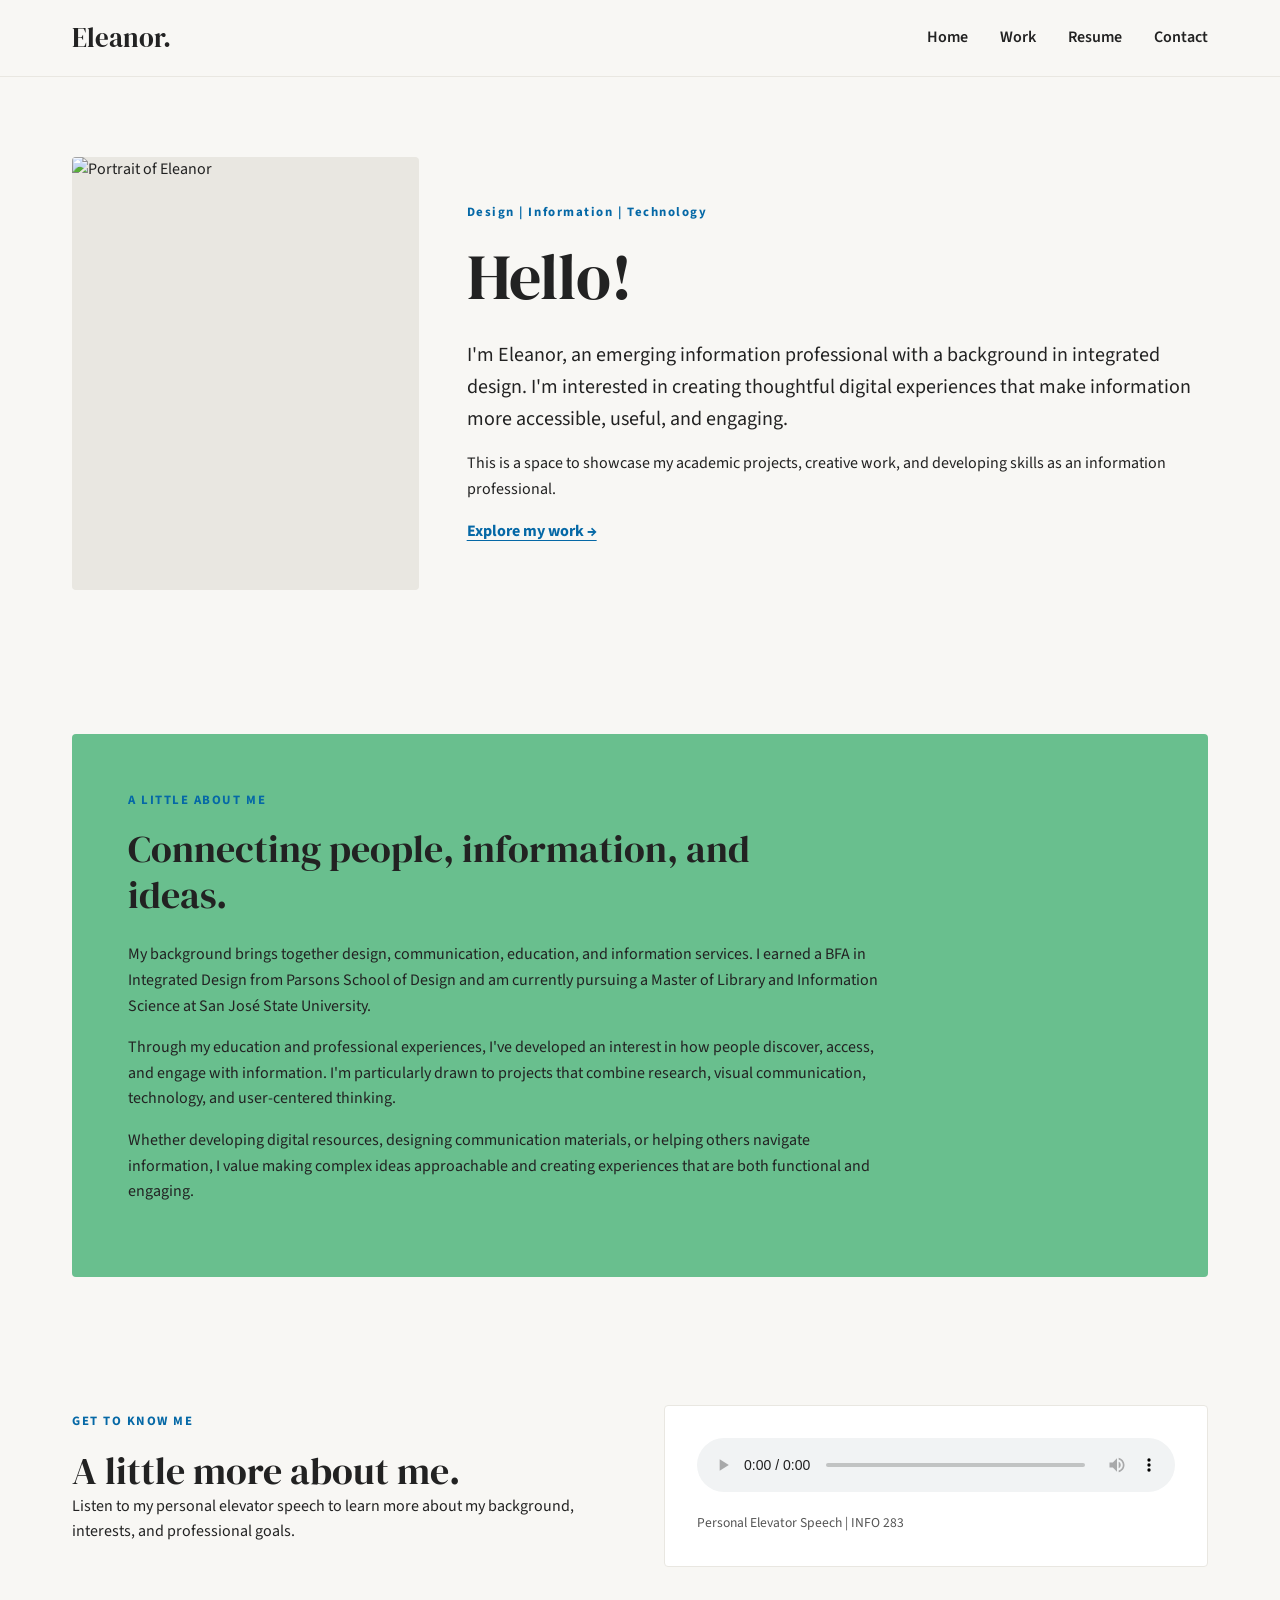
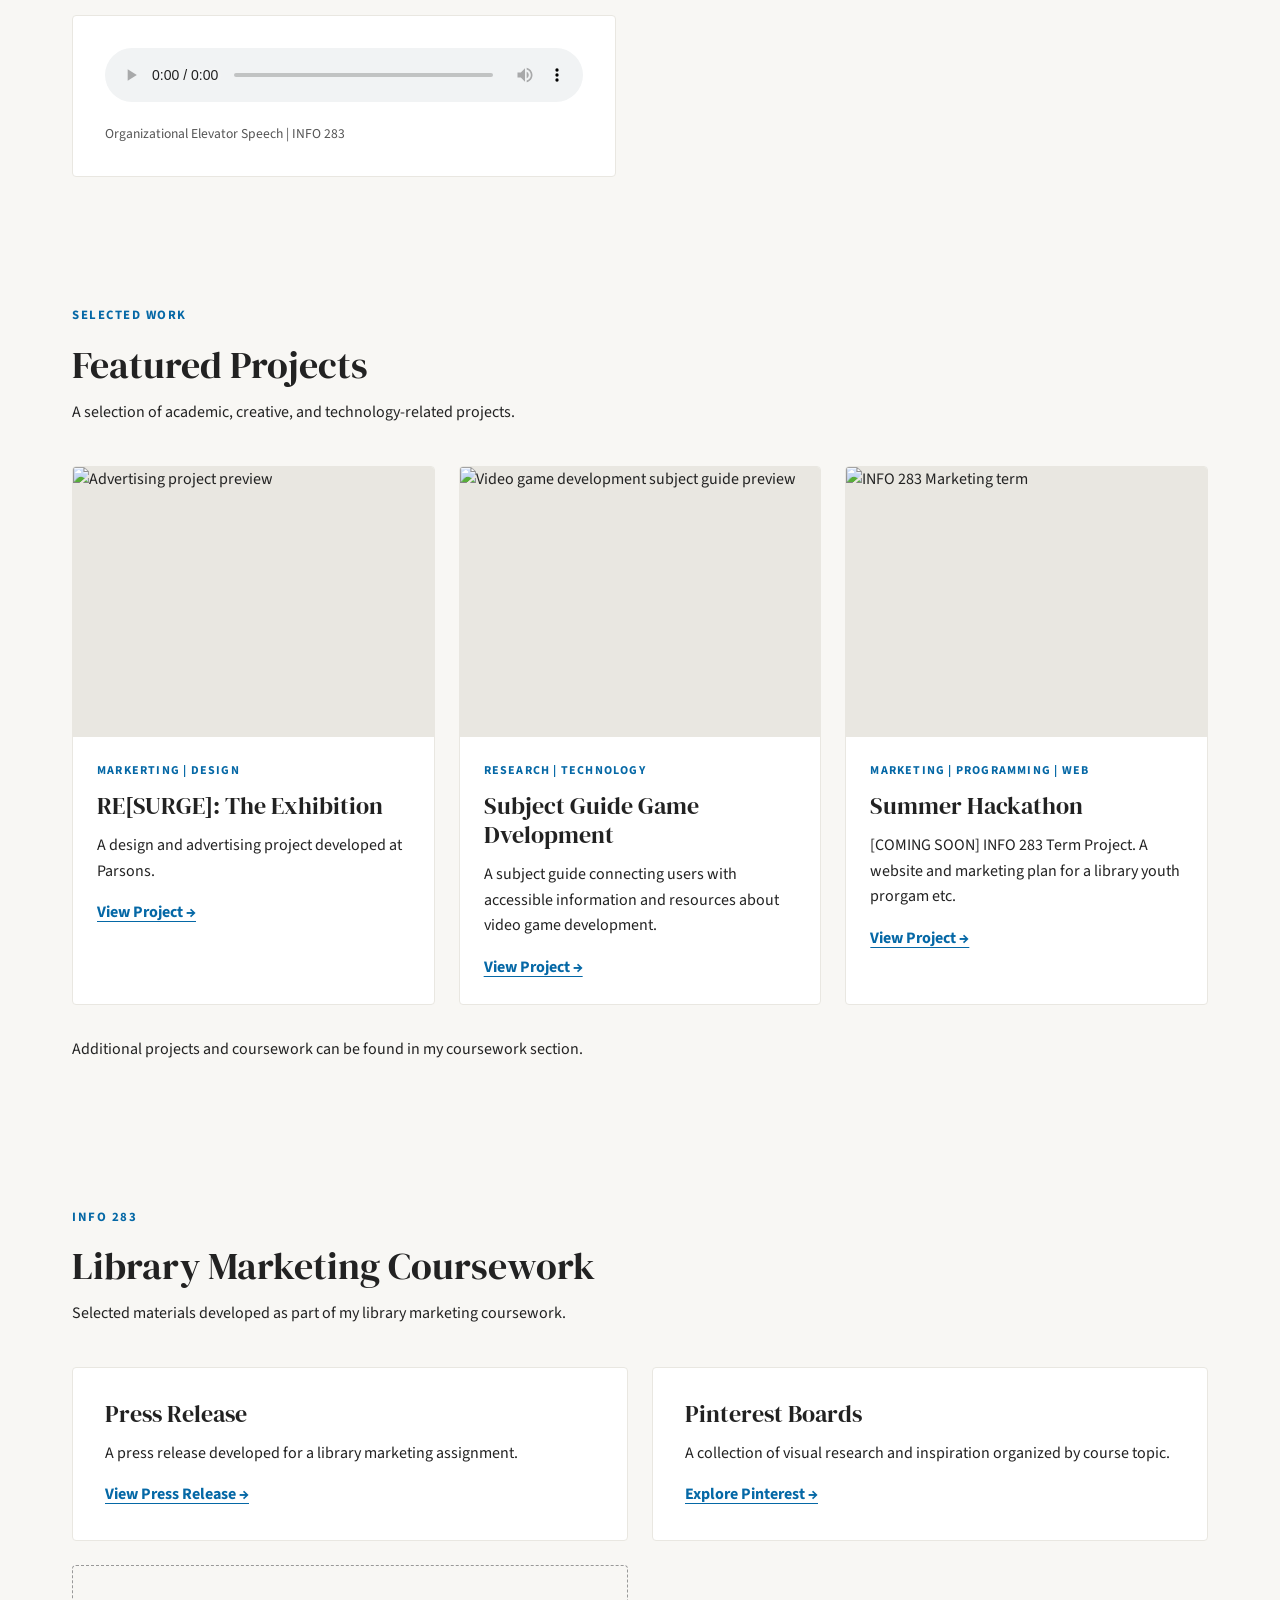
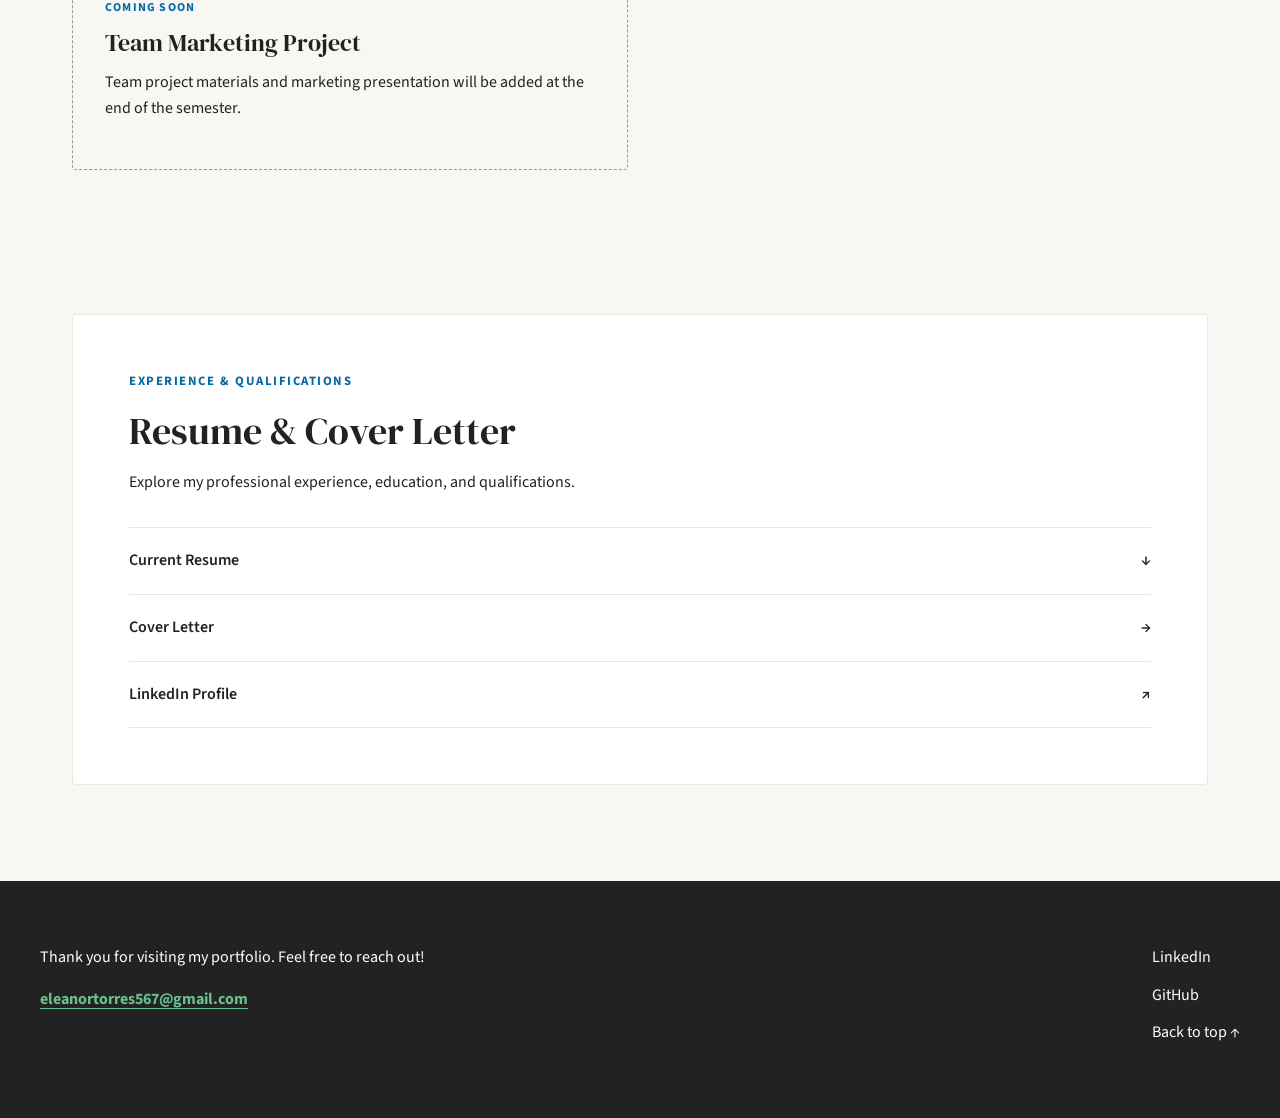
==== commit 39123d8b: "Update index.html Add links" ====
--- a/index.html
+++ b/index.html
@@ -25,10 +25,10 @@
         <a class="site-name" href="#home">Eleanor.</a>
 
         <ul class="nav-links">
-          <li><a href="#home">Home</a></li>
-          <li><a href="#work">Work</a></li>
-          <li><a href="#resume">Resume</a></li>
-          <li><a href="#contact">Contact</a></li>
+          <li><a href="index.html">Home</a></li>
+          <li><a href="work.html">Work</a></li>
+          <li><a href="resume.html">Resume</a></li>
+          <li><a href="contact.html">Contact</a></li>
         </ul>
       </nav>
     </header>
@@ -209,7 +209,7 @@
 
             <p>A collection of visual research and inspiration organized by course topic.</p>
 
-            <a href="[YOUR-PINTEREST-URL]" class="text-link"> Explore Pinterest &rarr; </a>
+            <a href="https://pin.it/YYAzUSjxf" class="text-link"> Explore Pinterest &rarr; </a>
           </article>
 
           <article class="course-item upcoming">
@@ -237,11 +237,11 @@
           </a>
 
           <a href="documents/cover-letter.pdf" class="document-link" target="_blank">
-            <span>Sample Cover Letter</span>
+            <span> Cover Letter</span>
             <span>&rarr;</span>
           </a>
 
-          <a href="[YOUR-LINKEDIN-URL]" class="document-link" target="_blank" rel="noopener noreferrer">
+          <a href="www.linkedin.com/in/eleanor-torres-707859232" class="document-link" target="_blank" rel="noopener noreferrer">
             <span>LinkedIn Profile</span>
             <span>&nearr;</span>
           </a>
@@ -255,13 +255,13 @@
         <div>
           <p>Thank you for visiting my portfolio. Feel free to reach out!</p>
 
-          <a href="mailto:[YOUR-EMAIL]" class="text-link"> [YOUR-EMAIL] </a>
+          <a href="mailto:[YOUR-EMAIL]" class="text-link"> eleanortorres567@gmail.com </a>
         </div>
 
         <div class="footer-links">
-          <a href="[YOUR-LINKEDIN-URL]" target="_blank" rel="noopener noreferrer"> LinkedIn </a>
-
-          <a href="[YOUR-GITHUB-URL]" target="_blank" rel="noopener noreferrer"> GitHub </a>
+          <a href="www.linkedin.com/in/eleanor-torres-707859232" target="_blank" rel="noopener noreferrer"> LinkedIn </a>
+
+          <a href="https://github.com/eleanor404" target="_blank" rel="noopener noreferrer"> GitHub </a>
 
           <a href="#home"> Back to top &uarr; </a>
         </div>
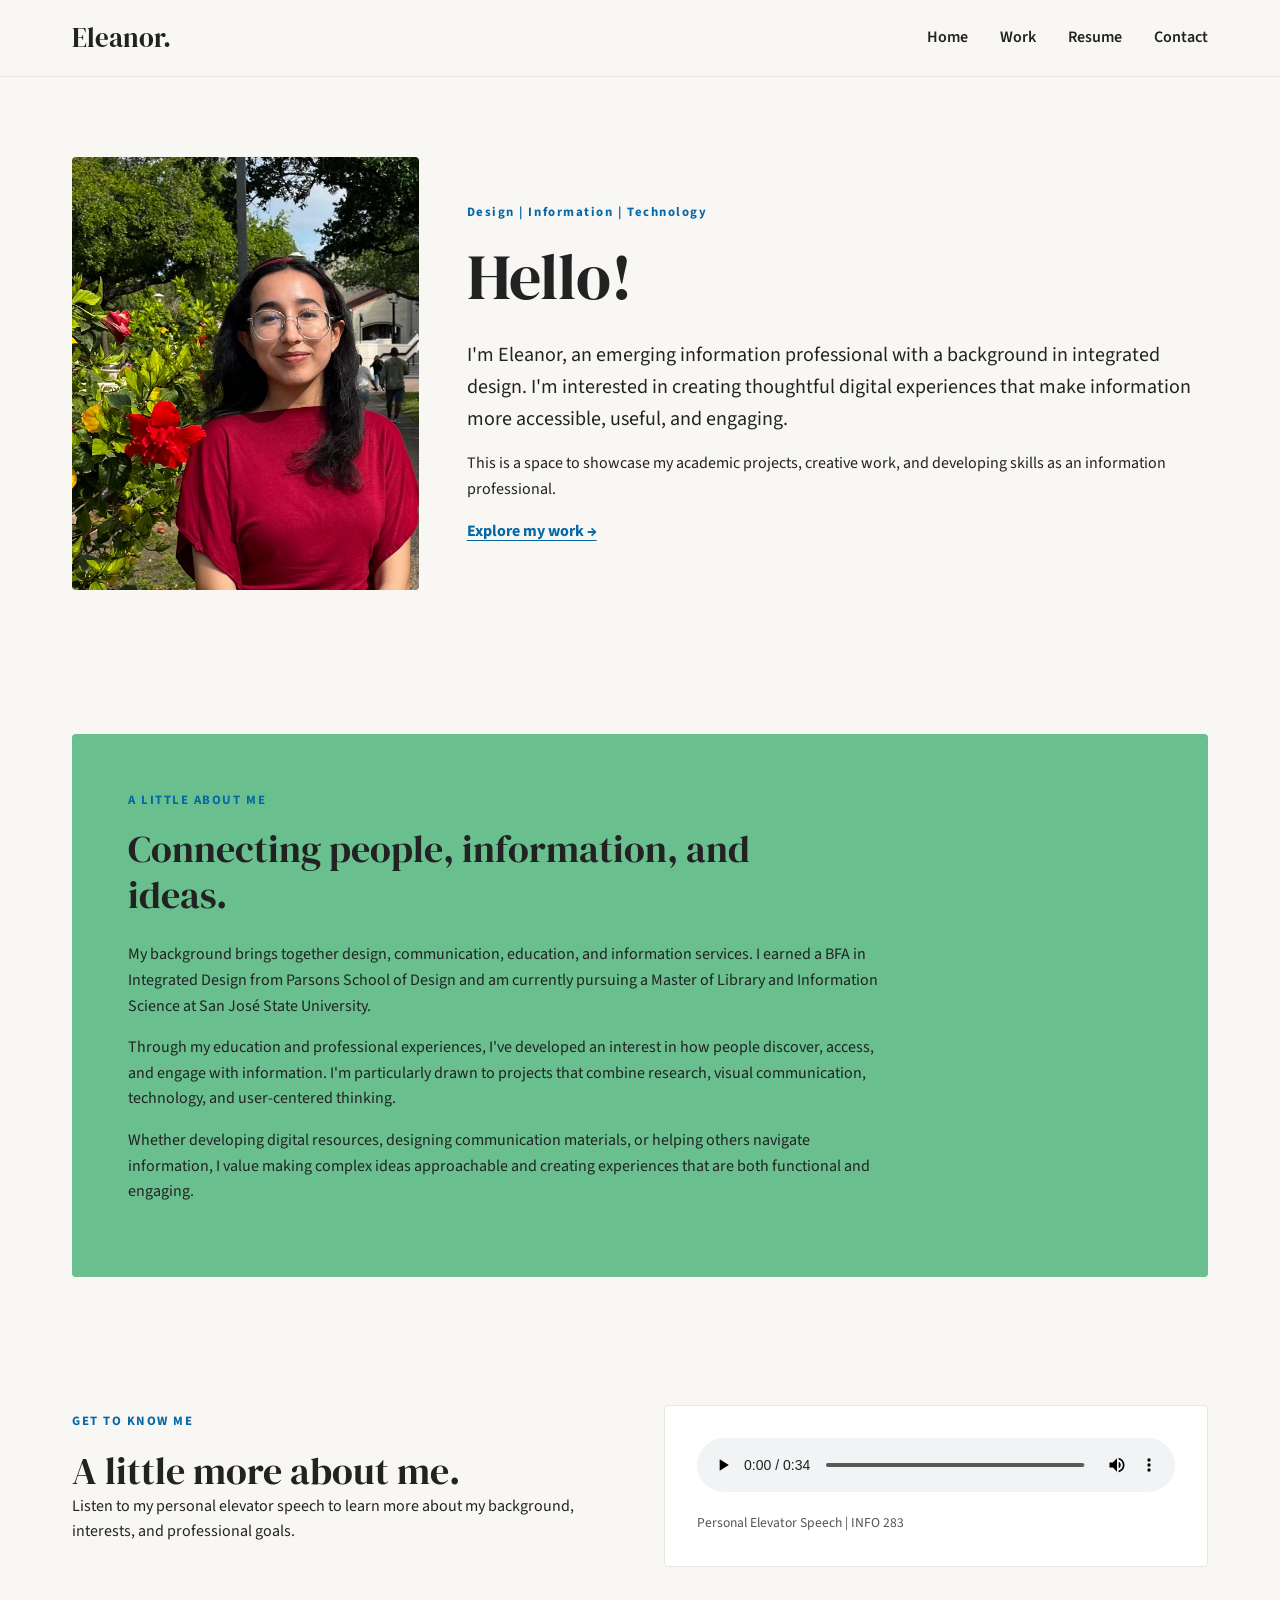
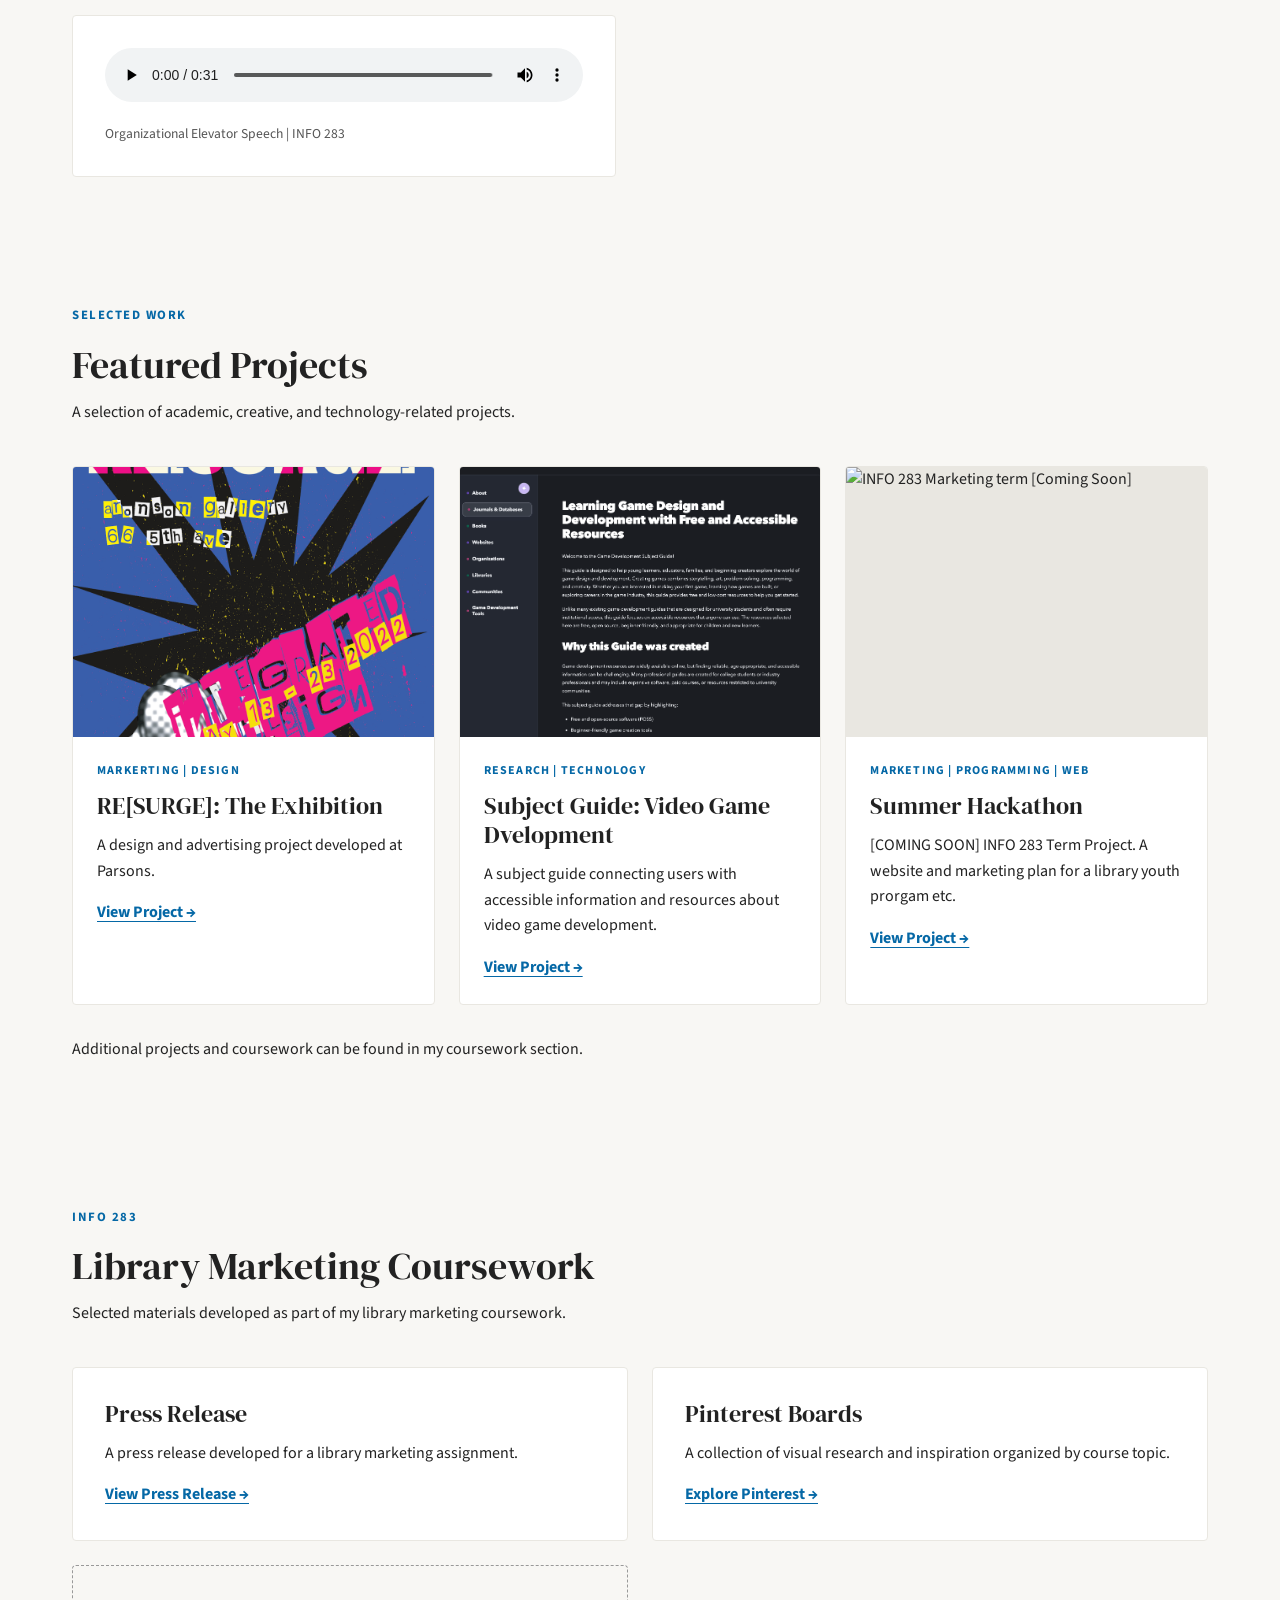
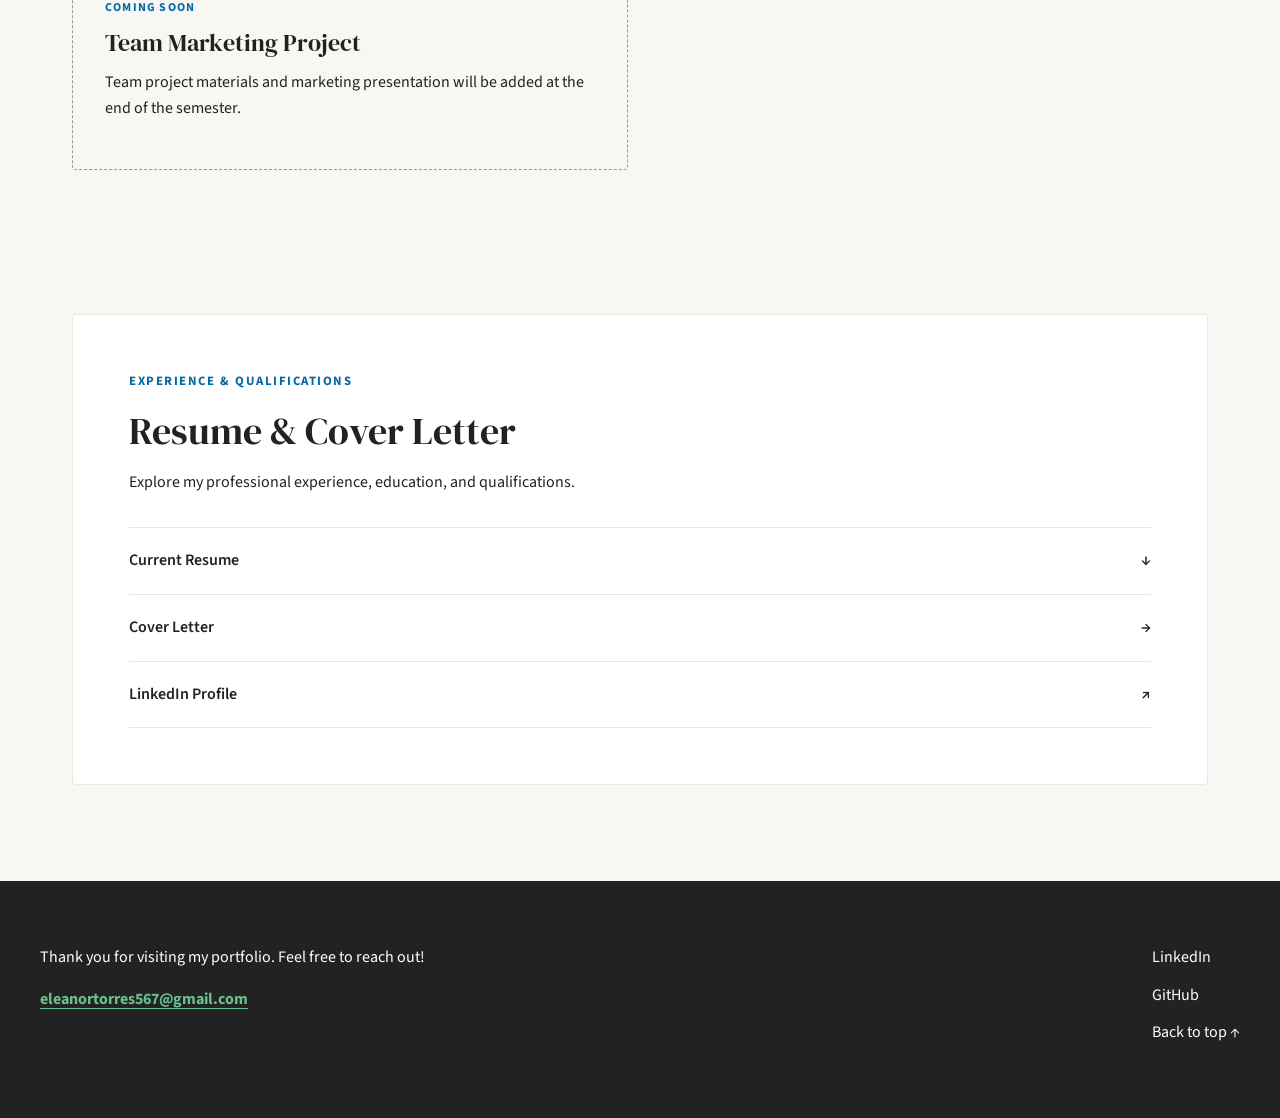
==== commit 79a90797: "Update index.html add images and audio" ====
--- a/index.html
+++ b/index.html
@@ -22,7 +22,7 @@
     <!-- Navigation -->
     <header class="site-header">
       <nav class="navbar" aria-label="Main navigation">
-        <a class="site-name" href="#home">Eleanor.</a>
+        <a class="site-name" href="index.html">Eleanor.</a>
 
         <ul class="nav-links">
           <li><a href="index.html">Home</a></li>
@@ -38,7 +38,7 @@
       <section class="hero">
         <div class="hero-image">
           <!-- My pic or something -->
-          <img src="images/eleanor.jpg" alt="Portrait of Eleanor" />
+          <img src="images/IMG_3019.jpeg" alt="Portrait of Eleanor" />
         </div>
 
         <div class="hero-content">
@@ -102,7 +102,7 @@
 
           I'm interested in opportunities where I can combine creative problem-solving with information services and technology to develop useful resources and meaningful experiences for people. -->
           <audio controls>
-            <source src="media/personal-elevator-speech.mp3" type="audio/mpeg" />
+            <source src="media/Personal Pitch.mp3" type="audio/mpeg" />
             Your browser does not support audio playback.
           </audio>
 
@@ -116,7 +116,7 @@
 
           Our goal is to connect people with the information, tools, and opportunities they need while creating welcoming environments that encourage curiosity, lifelong learning, and community engagement.-->
           <audio controls>
-            <source src="media/org-elevator-speech.mp3" type="audio/mpeg" />
+            <source src="media/Organization.mp3" type="audio/mpeg" />
             Your browser does not support audio playback.
           </audio>
 
@@ -135,7 +135,7 @@
         <div class="project-grid">
           <!-- Project 1 -->
           <article class="project-card">
-            <img src="images/advertising-project.jpg" alt="Advertising project preview" />
+            <img src="images/RESURGE.png" alt="Advertising project preview" />
 
             <div class="project-content">
               <p class="project-category">MARKERTING | DESIGN</p>
@@ -150,12 +150,12 @@
 
           <!-- Project 2 -->
           <article class="project-card">
-            <img src="images/subject-guide.jpg" alt="Video game development subject guide preview" />
+            <img src="images/SGD.png" alt="Video game development subject guide preview" />
 
             <div class="project-content">
               <p class="project-category">RESEARCH | TECHNOLOGY </p>
 
-              <h3>Subject Guide Game Dvelopment</h3>
+              <h3>Subject Guide: Video Game Dvelopment</h3>
 
               <p>
                 A subject guide connecting users with accessible information and resources about video game development.
@@ -167,7 +167,7 @@
 
           <!-- Project 3 -->
           <article class="project-card">
-            <img src="images/marketing.jpg" alt="INFO 283 Marketing term" />
+            <img src="images/marketing.jpg" alt="INFO 283 Marketing term [Coming Soon]" />
 
             <div class="project-content">
               <p class="project-category">MARKETING | PROGRAMMING | WEB </p>
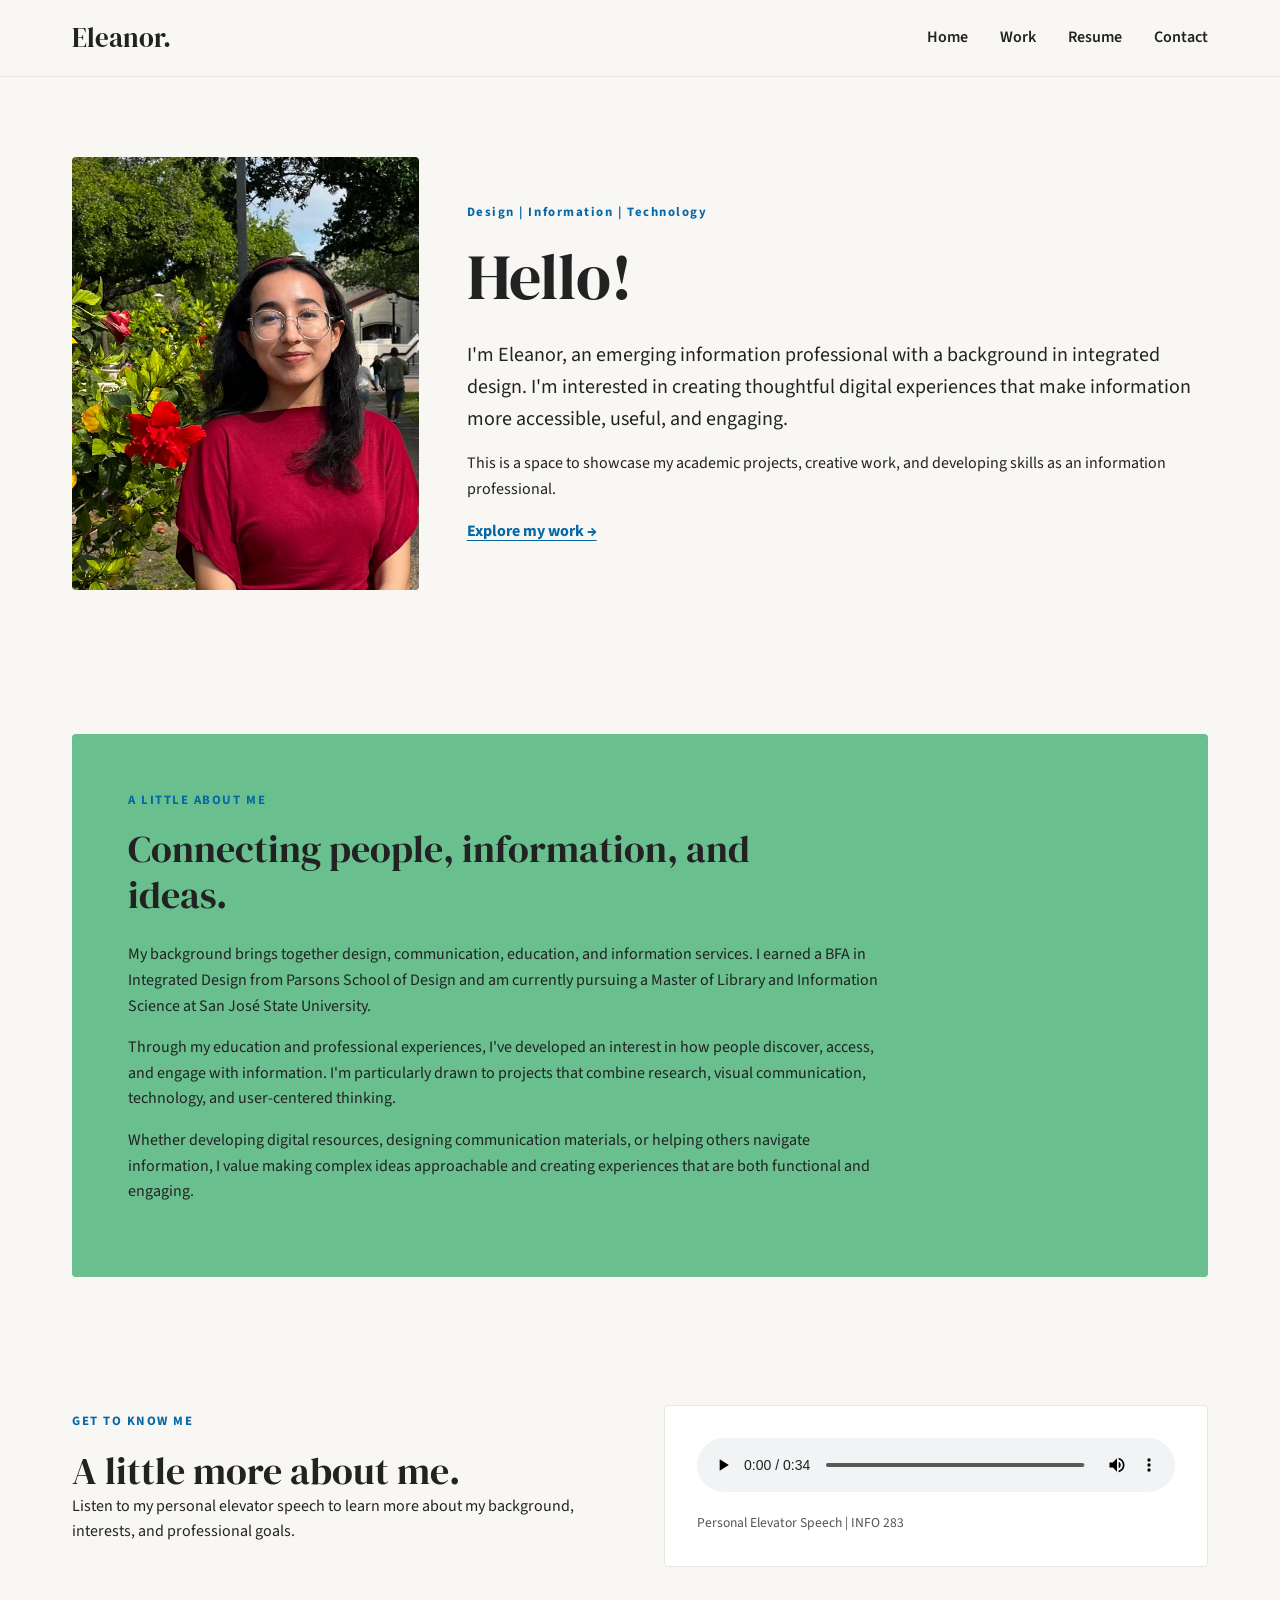
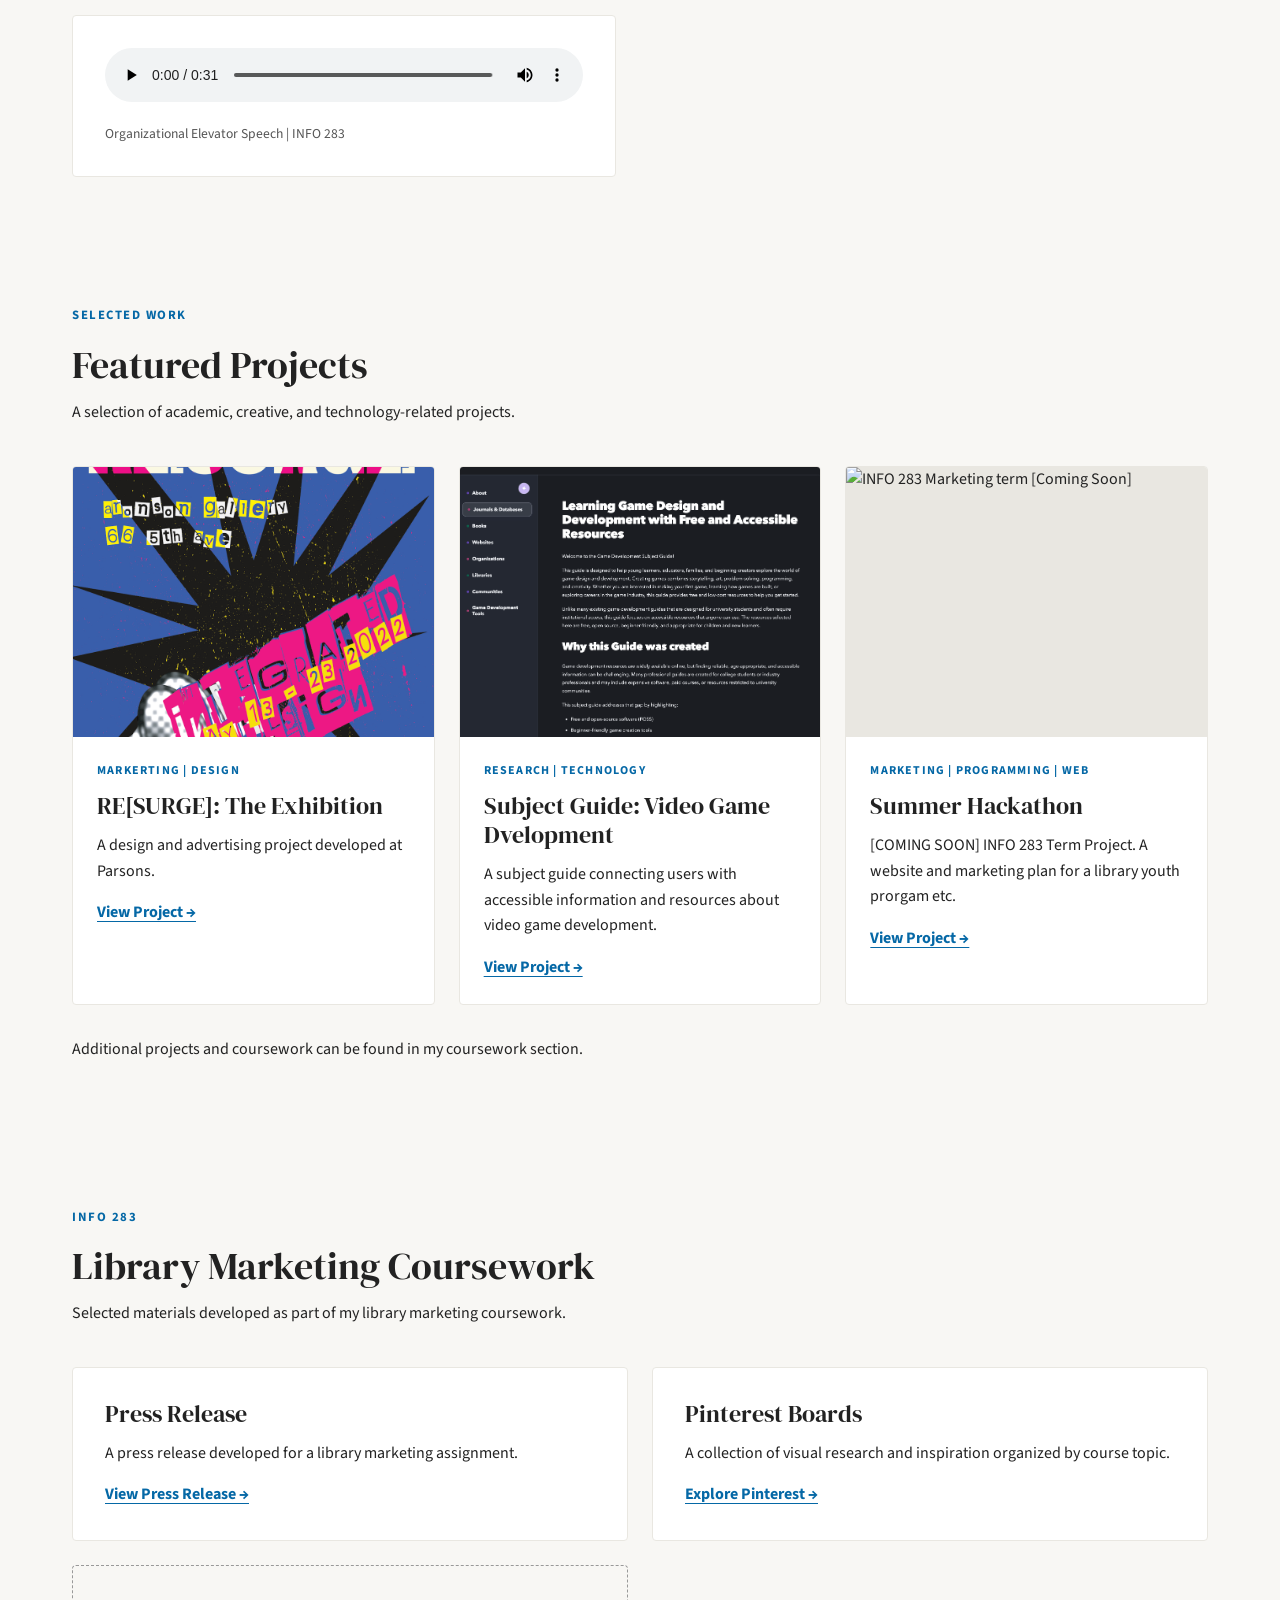
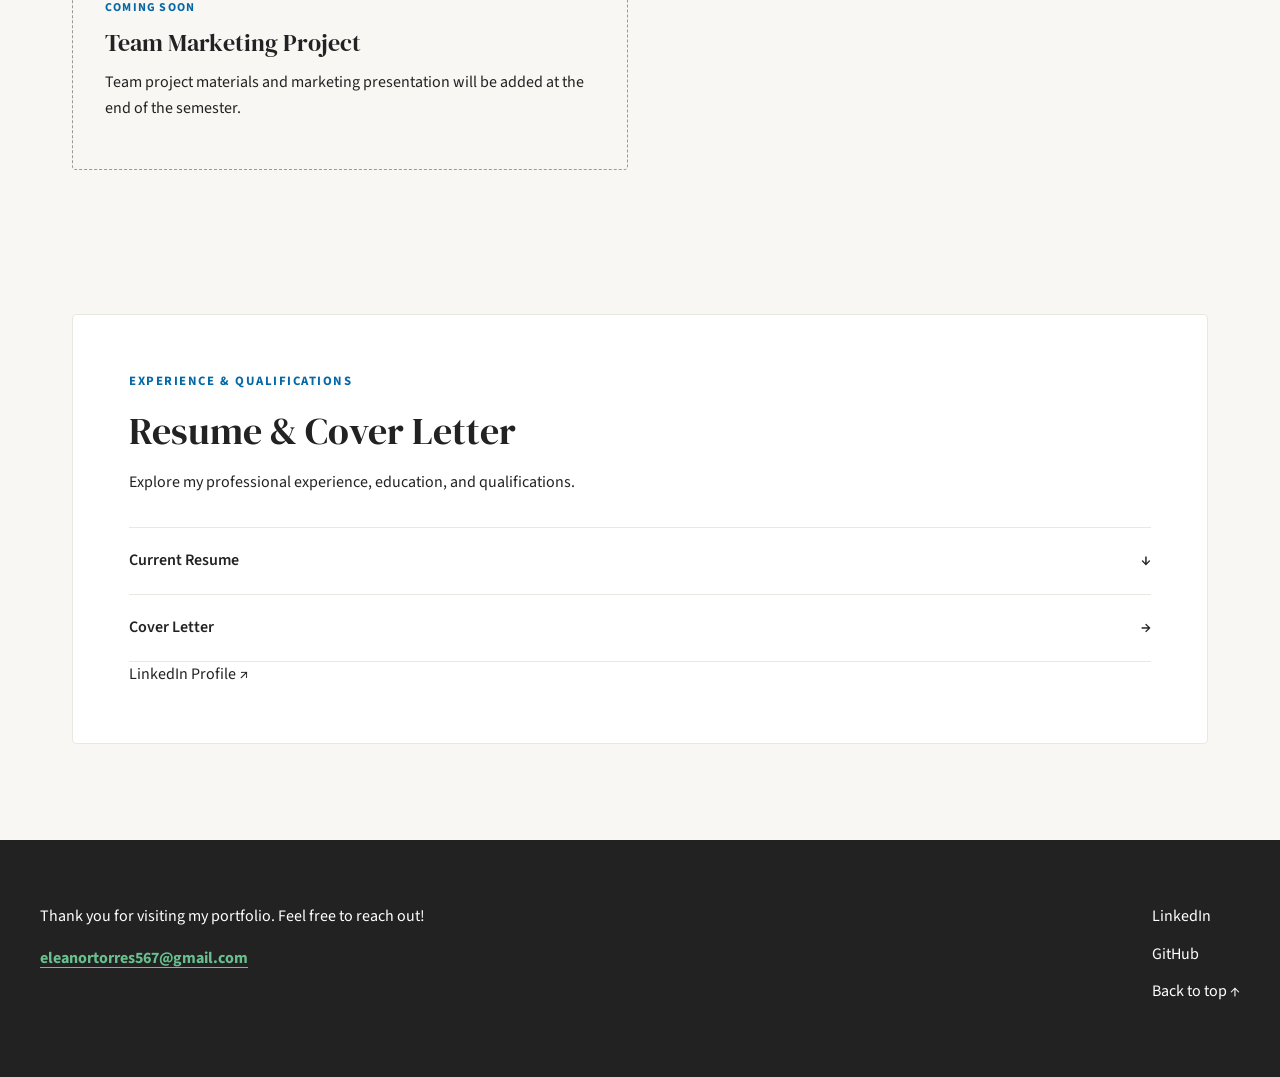
==== commit 0b55eb46: "Update index.html add documents" ====
--- a/index.html
+++ b/index.html
@@ -231,17 +231,17 @@
         <p>Explore my professional experience, education, and qualifications.</p>
 
         <div class="document-links">
-          <a href="documents/eleanor-resume.pdf" class="document-link" target="_blank">
+          <a href="media/Resume_Eleanor-2.pdf" class="document-link" target="_blank">
             <span>Current Resume</span>
             <span>&darr;</span>
           </a>
 
-          <a href="documents/cover-letter.pdf" class="document-link" target="_blank">
+          <a href="media/ETorres_CoverLetter.pdf" class="document-link" target="_blank">
             <span> Cover Letter</span>
             <span>&rarr;</span>
           </a>
 
-          <a href="www.linkedin.com/in/eleanor-torres-707859232" class="document-link" target="_blank" rel="noopener noreferrer">
+          <a href="https://www.linkedin.com/in/eleanor-torres-707859232/">
             <span>LinkedIn Profile</span>
             <span>&nearr;</span>
           </a>
@@ -259,7 +259,7 @@
         </div>
 
         <div class="footer-links">
-          <a href="www.linkedin.com/in/eleanor-torres-707859232" target="_blank" rel="noopener noreferrer"> LinkedIn </a>
+          <a href="https://www.linkedin.com/in/eleanor-torres-707859232/"> LinkedIn </a>
 
           <a href="https://github.com/eleanor404" target="_blank" rel="noopener noreferrer"> GitHub </a>
 
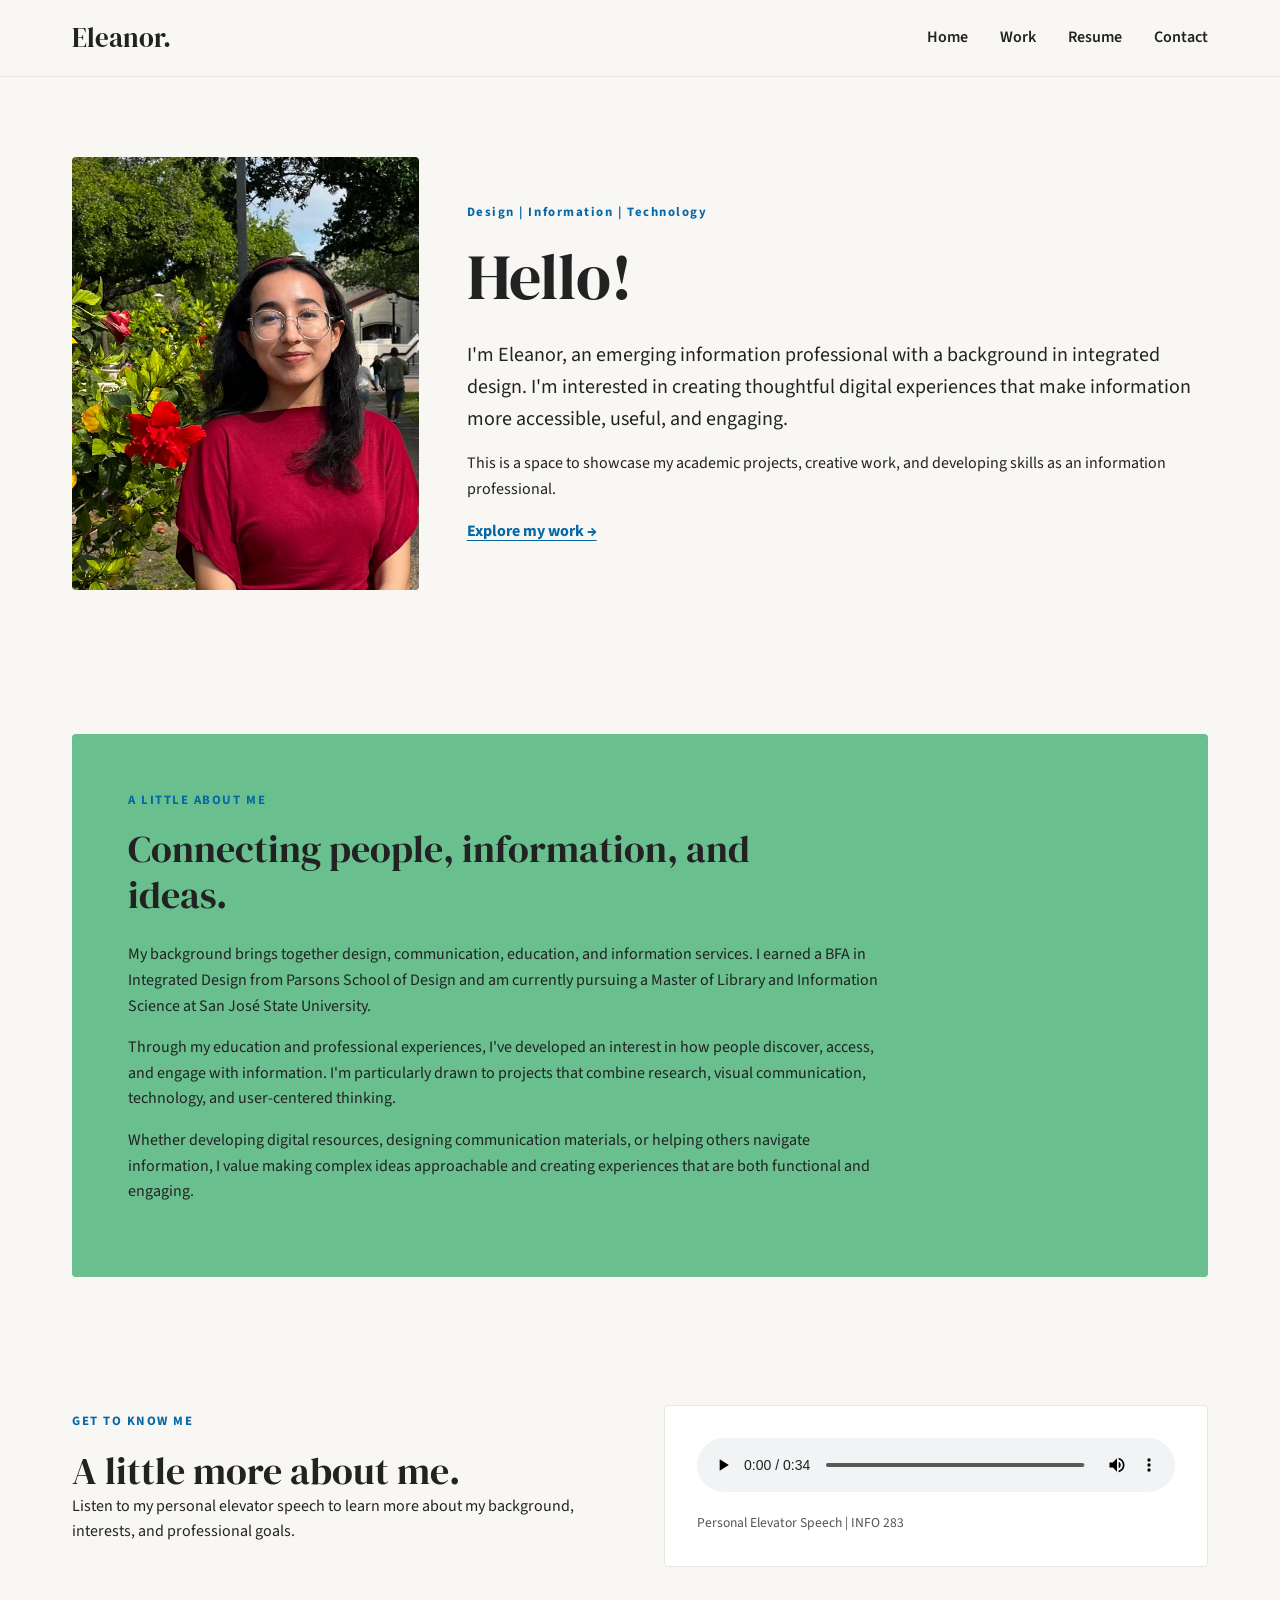
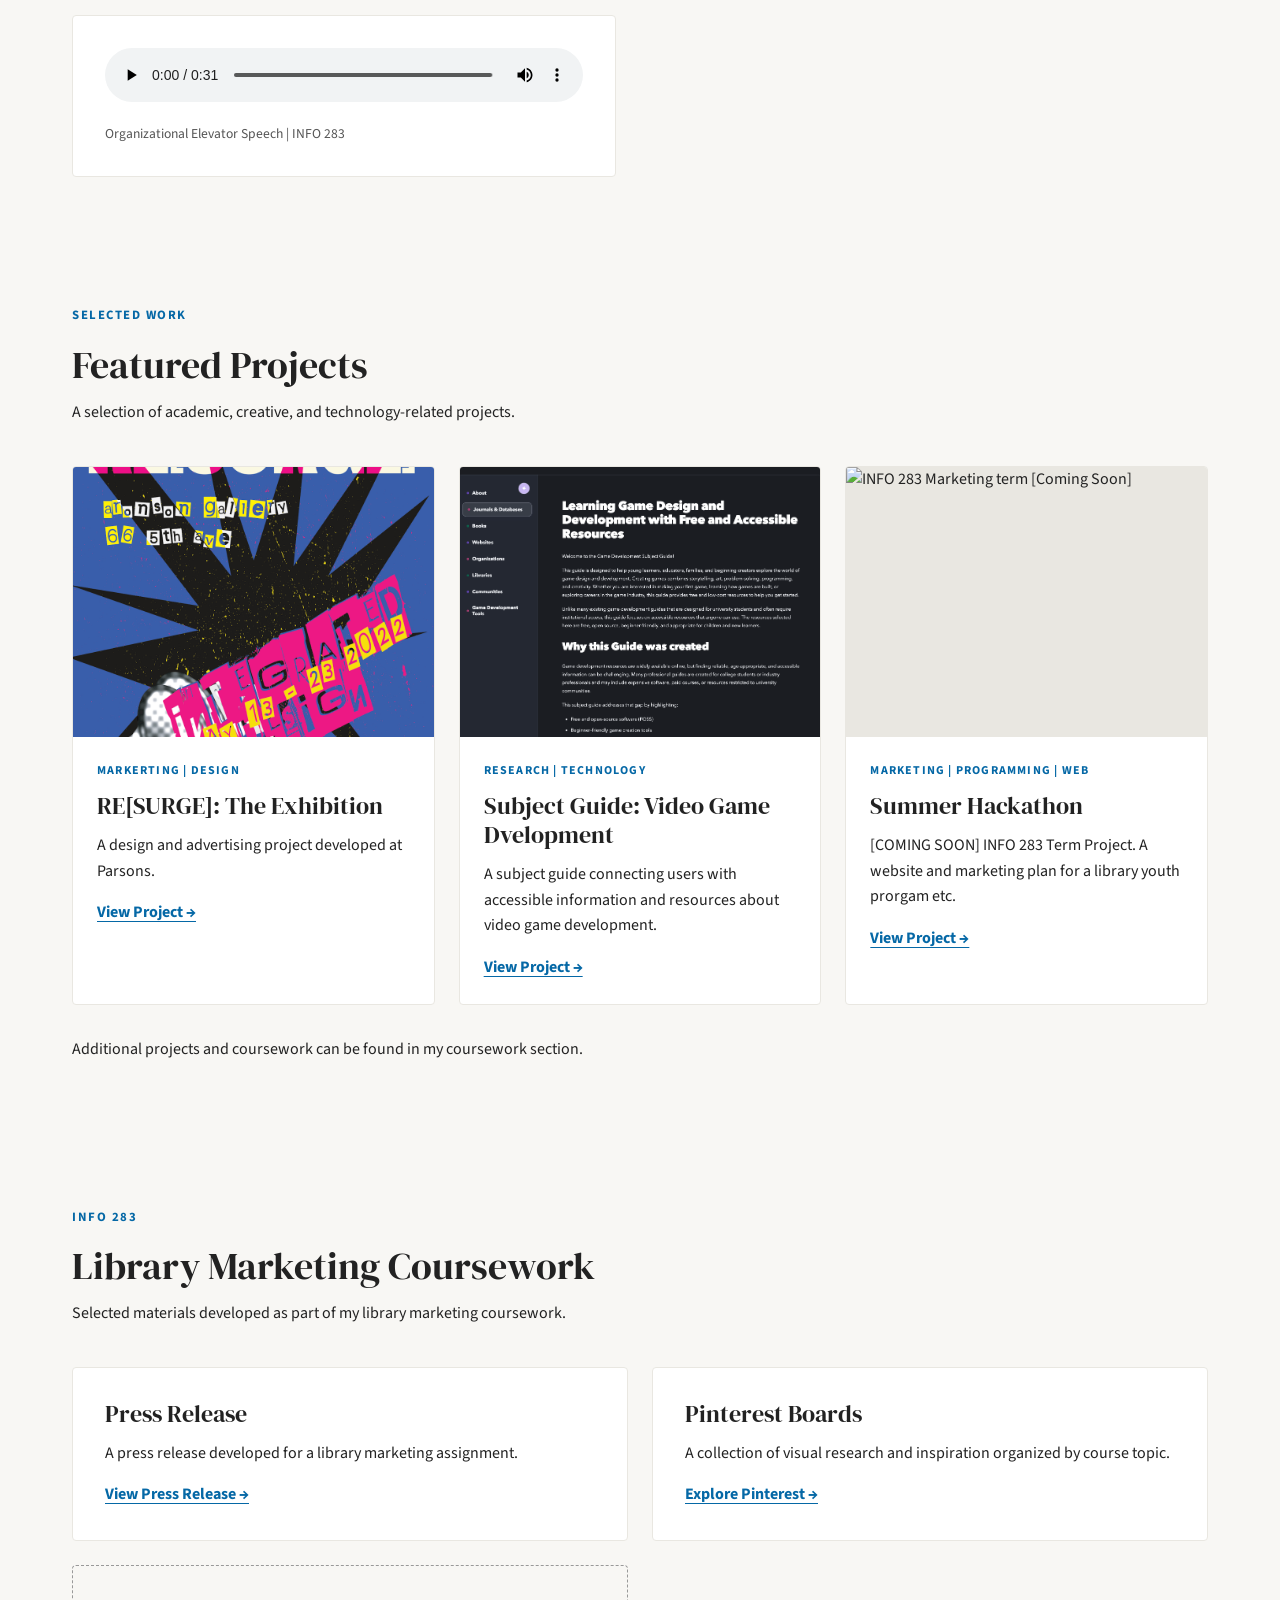
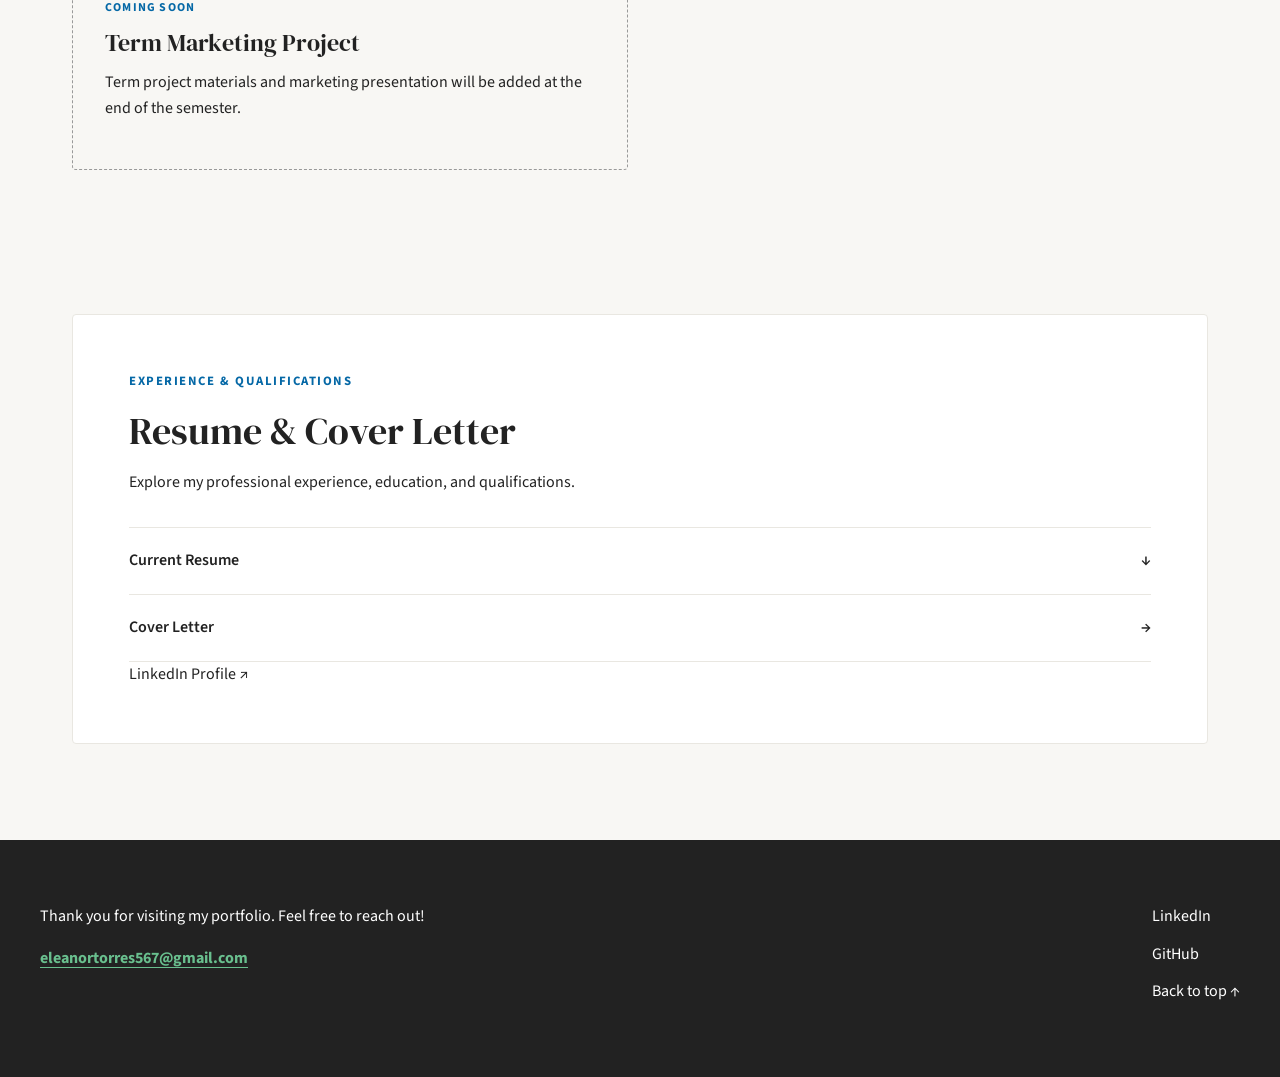
==== commit 915f6542: "Update index.html" ====
--- a/index.html
+++ b/index.html
@@ -215,9 +215,9 @@
           <article class="course-item upcoming">
             <p class="project-category">COMING SOON</p>
 
-            <h3>Team Marketing Project</h3>
-
-            <p>Team project materials and marketing presentation will be added at the end of the semester.</p>
+            <h3>Term Marketing Project</h3>
+
+            <p>Term project materials and marketing presentation will be added at the end of the semester.</p>
           </article>
         </div>
       </section>
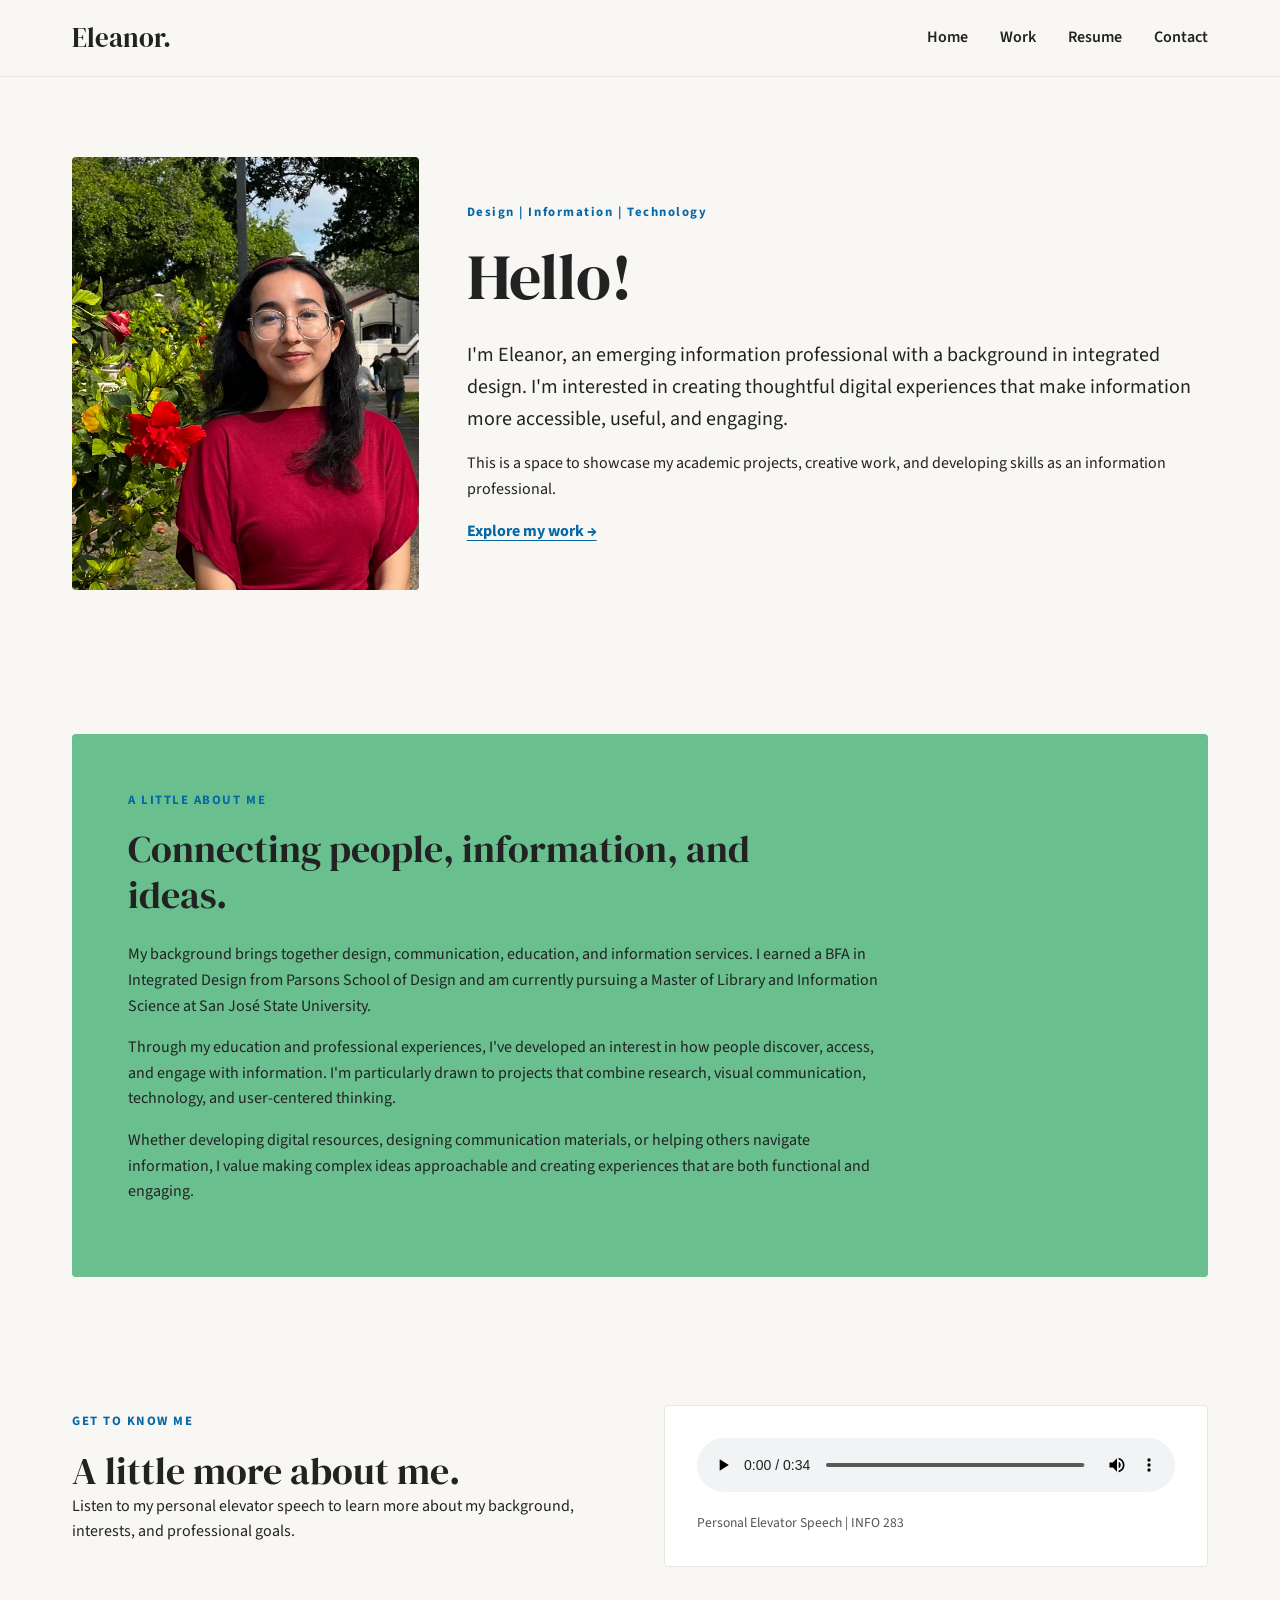
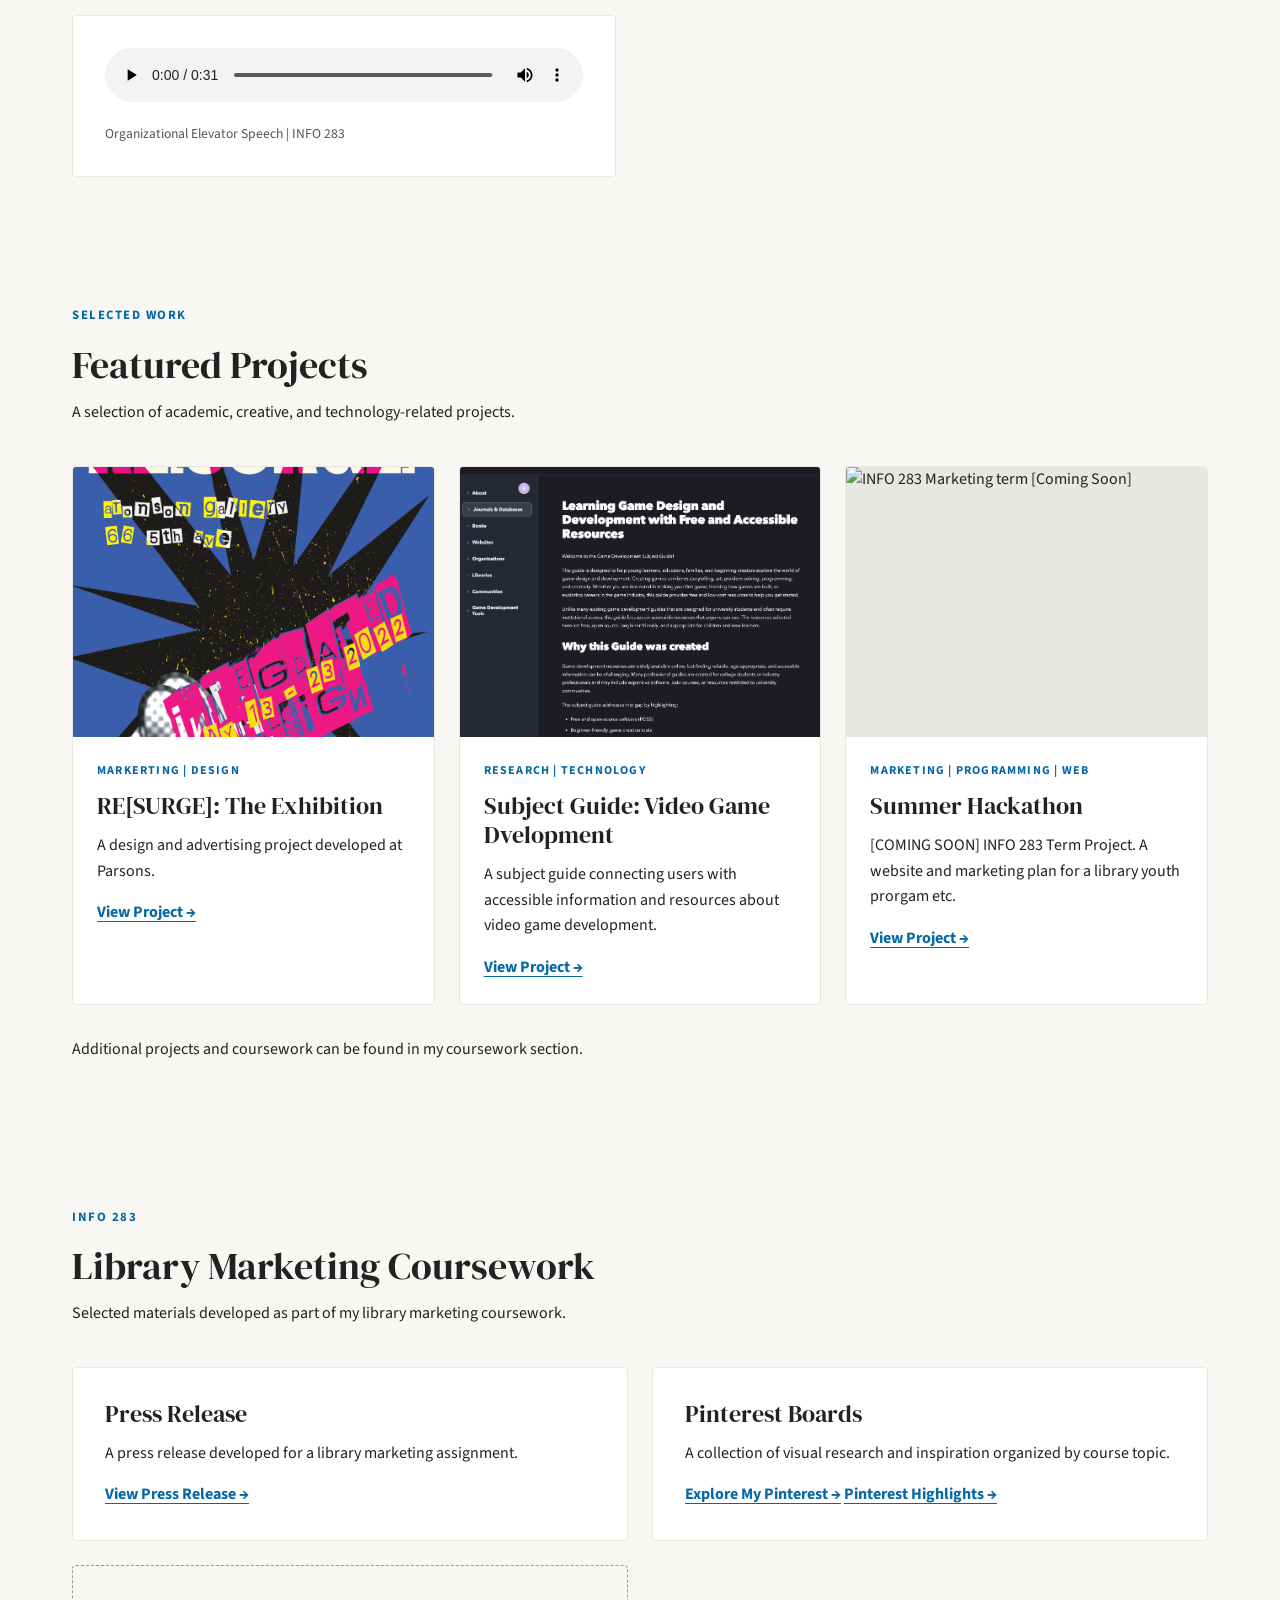
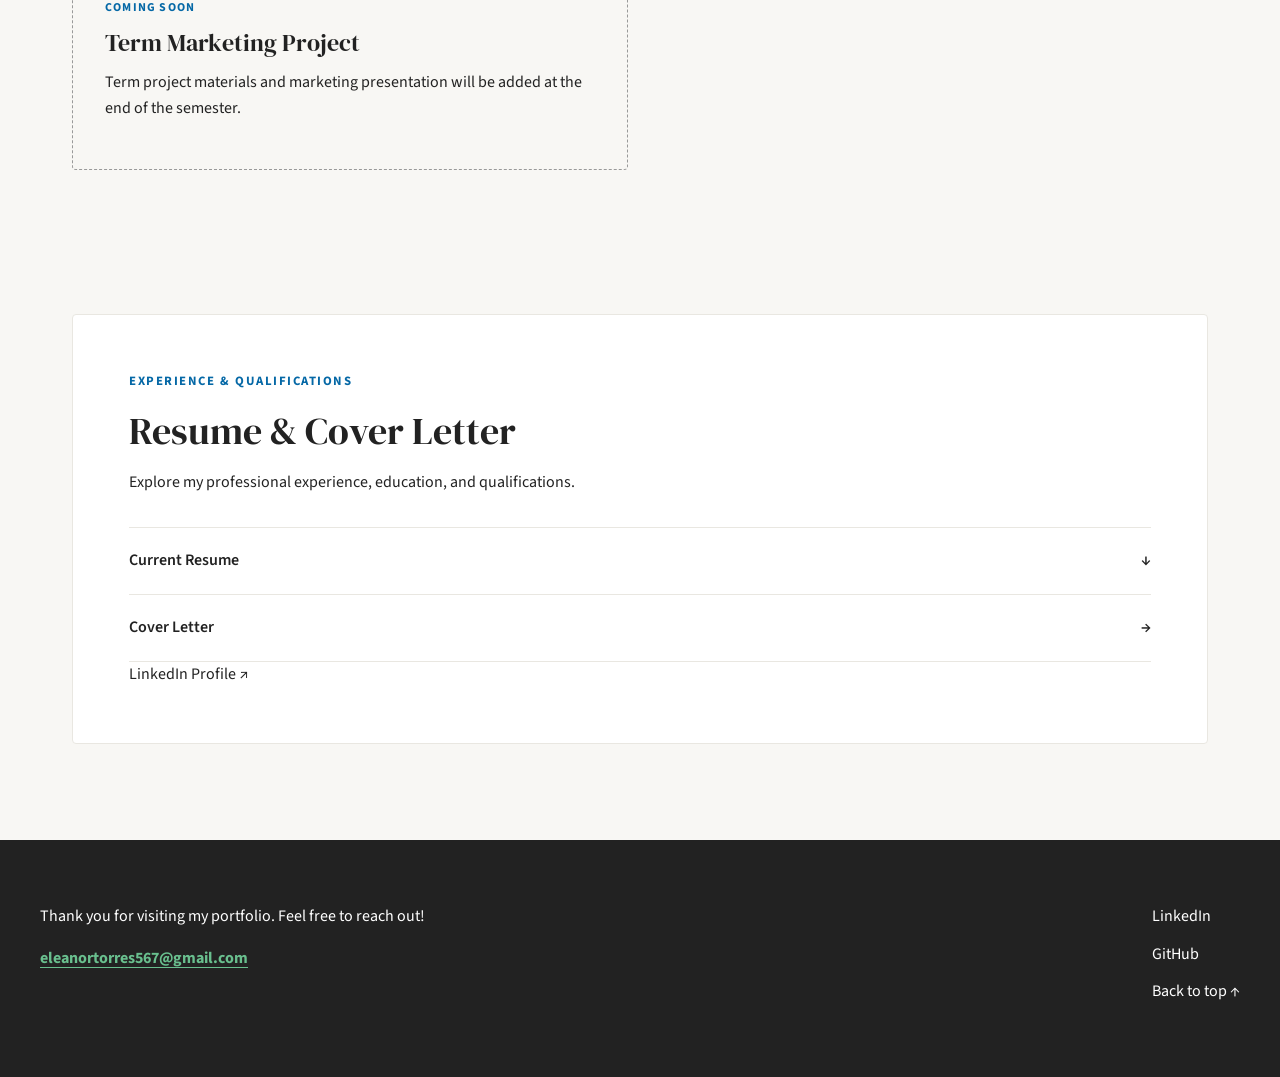
==== commit 92bf7e9e: "Update index.html" ====
--- a/index.html
+++ b/index.html
@@ -144,7 +144,7 @@
 
               <p>A design and advertising project developed at Parsons.</p>
 
-              <a href="projects/advertising.html" class="text-link"> View Project &rarr; </a>
+              <a href="resurge.html" class="text-link"> View Project &rarr; </a>
             </div>
           </article>
 
@@ -161,7 +161,7 @@
                 A subject guide connecting users with accessible information and resources about video game development.
               </p>
 
-              <a href="projects/subject-guide.html" class="text-link"> View Project &rarr; </a>
+              <a href="https://eleanor404.github.io/SubjectGameDev/" class="text-link"> View Project &rarr; </a>
             </div>
           </article>
 
@@ -201,7 +201,7 @@
 
             <p>A press release developed for a library marketing assignment.</p>
 
-            <a href="documents/press-release.pdf" class="text-link"> View Press Release &rarr; </a>
+            <a href="media/press-release.pdf" class="text-link"> View Press Release &rarr; </a>
           </article>
 
           <article class="course-item">
@@ -209,7 +209,8 @@
 
             <p>A collection of visual research and inspiration organized by course topic.</p>
 
-            <a href="https://pin.it/YYAzUSjxf" class="text-link"> Explore Pinterest &rarr; </a>
+            <a href="https://pin.it/YYAzUSjxf" class="text-link"> Explore My Pinterest &rarr; </a>
+            <a href="pinterest.html" class="text-link"> Pinterest Highlights &rarr; </a>
           </article>
 
           <article class="course-item upcoming">
